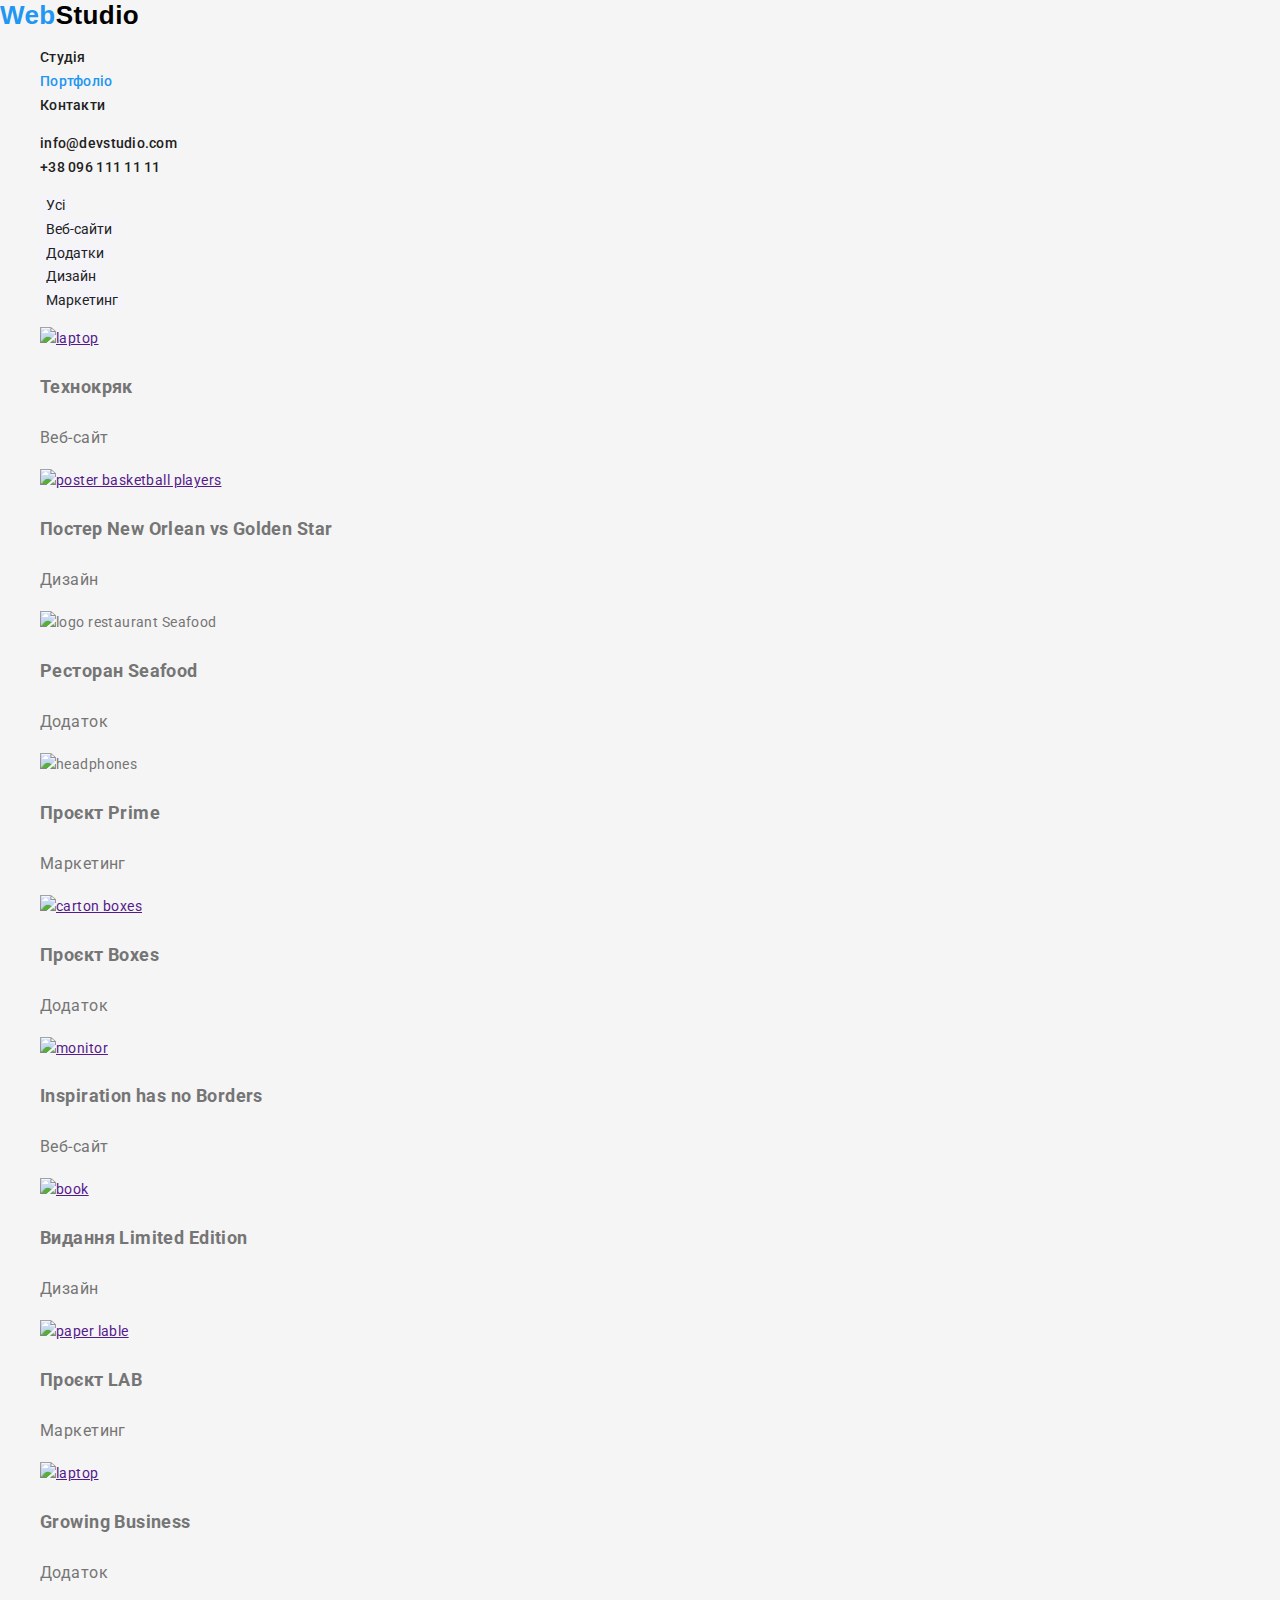
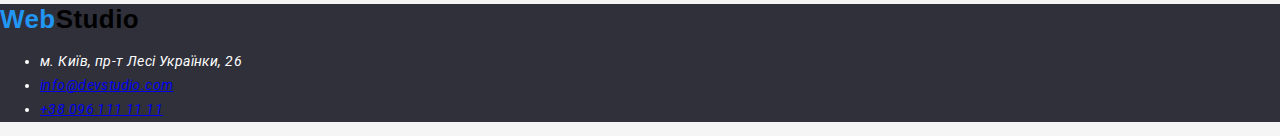
==== portfolio.html @ fcd7b36d "ще помилки" ====
<!DOCTYPE html>
<html lang="uk">
  <head>
    <meta charset="UTF-8" />
    <meta http-equiv="X-UA-Compatible" content="IE=edge" />
    <meta name="viewport" content="width=device-width, initial-scale=1.0" />
    <title>Portfolio</title>
    <link rel="preconnect" href="https://fonts.googleapis.com" />
    <link rel="preconnect" href="https://fonts.gstatic.com" crossorigin />
    <link
      href="https://fonts.googleapis.com/css2?family=Raleway:wght@700&family=Roboto:wght@400;500;700;900&display=swap"
      rel="stylesheet"
    />
    <link
      rel="stylesheet"
      href="https://cdnjs.cloudflare.com/ajax/libs/modern-normalize/1.1.0/modern-normalize.min.css"
    />
    <link rel="stylesheet" href="./css/styles.css" />
  </head>
  <body class="page">
    <div class="border-heder">
      <div class="container">
        <header class="page-header">
          <nav class="main-nav">
            <div class="logo-nav">
              <a href="./" class="logo"> <span class="web">Web</span>Studio </a>
            </div>

            <ul class="site-nav list">
              <li class="item">
                <a href="./index.html" class="link">Студія</a>
              </li>
              <li class="item">
                <a href="./portfolio.html" class="link current">Портфоліо</a>
              </li>
              <li class="item"><a href="" class="link">Контакти</a></li>
            </ul>
          </nav>

          <ul class="site-auth list">
            <li class="item">
              <a class="link" href="mailto:info@devstudio.com"
                >info@devstudio.com</a
              >
            </li>
            <li class="item">
              <a class="link" href="tel:+380961111111">+38 096 111 11 11</a>
            </li>
          </ul>
        </header>
      </div>
    </div>
    <main class="main-container">
      <div class="container">
        <section class="section no-padding">
          <h2 hidden="">Список посилань</h2>
          <ul class="list">
            <li class="item">
              <button type="button" class="button secondary">Усі</button>
            </li>
            <li class="item">
              <button type="button" class="button secondary">Веб-сайти</button>
            </li>
            <li class="item">
              <button type="button" class="button secondary">Додатки</button>
            </li>
            <li class="item">
              <button type="button" class="button secondary">Дизайн</button>
            </li>
            <li class="item">
              <button type="button" class="button secondary">Маркетинг</button>
            </li>
          </ul>
        </section>
        <section class="section-project">
          <ul class="projects-list">
            <li class="project-element">
              <a href="">
                <img src="./images/project1.jpg" alt="laptop" width="370" />
              </a>
              <h3 class="title">Технокряк</h3>
              <p class="text">Веб-сайт</p>
            </li>
            <li class="project-element">
              <a href="">
                <img
                  src="./images/project2.jpg"
                  alt="poster basketball players"
                  width="370"
                />
              </a>
              <h3 class="title">Постер New Orlean vs Golden Star</h3>
              <p class="text">Дизайн</p>
            </li>
            <li class="project-element">
              <a>
                <img
                  src="./images/project3.jpg"
                  alt="logo restaurant Seafood"
                  width="370"
                />
              </a>
              <h3 class="title">Ресторан Seafood</h3>
              <p class="text">Додаток</p>
            </li>
            <li class="project-element">
              <a>
                <img src="./images/project4.jpg" alt="headphones" width="370" />
              </a>
              <h3 class="title">Проєкт Prime</h3>
              <p class="text">Маркетинг</p>
            </li>
            <li class="project-element">
              <a href="">
                <img
                  src="./images/project5.jpg"
                  alt="carton boxes"
                  width="370"
                />
              </a>
              <h3 class="title">Проєкт Boxes</h3>
              <p class="text">Додаток</p>
            </li>
            <li class="project-element">
              <a href="">
                <img src="./images/project6.jpg" alt="monitor " width="370" />
              </a>
              <h3 class="title">Inspiration has no Borders</h3>
              <p class="text">Веб-сайт</p>
            </li>
            <li class="project-element">
              <a href="">
                <img src="./images/project7.jpg" alt="book" width="370" />
              </a>
              <h3 class="title">Видання Limited Edition</h3>
              <p class="text">Дизайн</p>
            </li>
            <li class="project-element">
              <a href="">
                <img
                  src="./images/project8.jpg"
                  alt="paper lable"
                  width="370"
                />
              </a>
              <h3 class="title">Проєкт LAB</h3>
              <p class="text">Маркетинг</p>
            </li>
            <li class="project-element">
              <a href="">
                <img src="./images/project9.jpg" alt="laptop" width="370" />
              </a>
              <h3 class="title">Growing Business</h3>
              <p class="text">Додаток</p>
            </li>
          </ul>
        </section>
      </div>
    </main>

    <footer>
      <div class="container">
        <a href="./" class="logo footer-logo">
          <span class="web">Web</span>Studio
        </a>
        <address>
          <ul>
            <li>м. Київ, пр-т Лесі Українки, 26</li>
            <li><a href="mailto:info@devstudio.com">info@devstudio.com</a></li>
            <li><a href="tel:+380961111111">+38 096 111 11 11</a></li>
          </ul>
        </address>
      </div>
    </footer>
  </body>
</html>
---- css/styles.css ----
:root {
    --primary-text-color:#757575;
    --title-text-color:#212121;
    --accent-color:#2196F3;
    --button-bg-color:#F5F4FA;
    --primary-wite-color:#ffffff; 
    --secondary-background-color: #2F303A;
    --primary-black-color: #000000;
    --primary-bg-color:#F5F5F5;
}

/* body */
.page {
    background-color:var(--primary-bg-color);
    color:var(--primary-text-color);
    font-family: 'Roboto', sans-serif;
    letter-spacing: 0.03em;
    font-weight: 400;
    font-size: 14px;
    line-height: 1.71;
}

.list,
.projects-list,
.feature-list,
.work-list,
.team-list {
    list-style: none;
}

.logo {
    color: var(--primary-black-color);
    font-family: 'releway', sans-serif;
    font-weight: 700;
    font-size: 26px;
    line-height: 1.19;
    text-decoration: none;
}
.logo .web {
    color: var(--accent-color);
}


.site-nav .link{
    color:var(--title-text-color);

    font-weight: 500;
    font-size: 14px;
    line-height: 1.14;
    text-decoration: none;
}
.site-nav .link.current {
    color: var(--accent-color);
}

.site-nav .link:hover,
.site-nav .link:focus {
    color:var(--accent-color);
}

.site-auth .link {
    color: var(--title-text-color);
    font-weight: 500;
    font-size: 14px;
    line-height: 1.14;
    text-decoration: none;
}

.site-auth .link:hover,
.site-auth .link:focus {
    color:var(--accent-color);
}
.link {
    letter-spacing: 0.02em;
}

/* Hero */
.hero {
    background-color: var(--secondary-background-color);
    
}
.hero .title {
    color: var(--primary-wite-color);
    letter-spacing: 0.06em;
    font-weight: 900;
    font-size: 44px;
    line-height: 1.36;
    text-align: center;
        text-transform: uppercase;
}
/* section */
.section .title {
    color:var(--title-text-color);
    
}
.section .name {
    font-weight: 500;
    font-size: 16px;
    line-height: 19px;
}

.feature-list .title {
    font-weight: 700;
    font-size: 14px;
    line-height: 1.14;
}

.section .work,
.section .team {
    font-weight: 700;
    font-size: 36px;
    line-height: 1.16;
    text-align: center;
}
.projects-list .title {
    font-weight: 700;
    font-size: 18px;
    line-height: 2;
}
.projects-list .text {
    font-weight: 400;
    font-size: 16px;
    line-height: 1.87;
}
.team-list .text {
    font-weight: 400;
        font-size: 16px;
        line-height: 1.18;
}
/* button */
 .button {
    color: var(--primary-text-color);
    background-color: var(--button-bg-color);
    border: none;
    cursor: pointer;
 }
 .button.primary {
    background-color: var(--accent-color);
    color: var(--primary-wite-color);
    font-weight: 700;
    font-size: 16px;
    line-height: 1.88;
    display: flex;
    align-items: center;
    text-align: center;
    letter-spacing: 0.06em;
 }
 .button.secondary {
    color: var(--title-text-color);
    background-color: var(--button-bg-color);
    
 }
 .button.secondary:hover, 
 .button.secondary:focus {
    color: var(--primary-wite-color);
    background-color: var(--accent-color);
 }
 /* Footer*/

 footer {
    background: var(--secondary-background-color);
 }
 address {
     color: var(--primary-wite-color);
 }

 address .info {
     color: rgba(255, 255, 255, 0.6);
 }
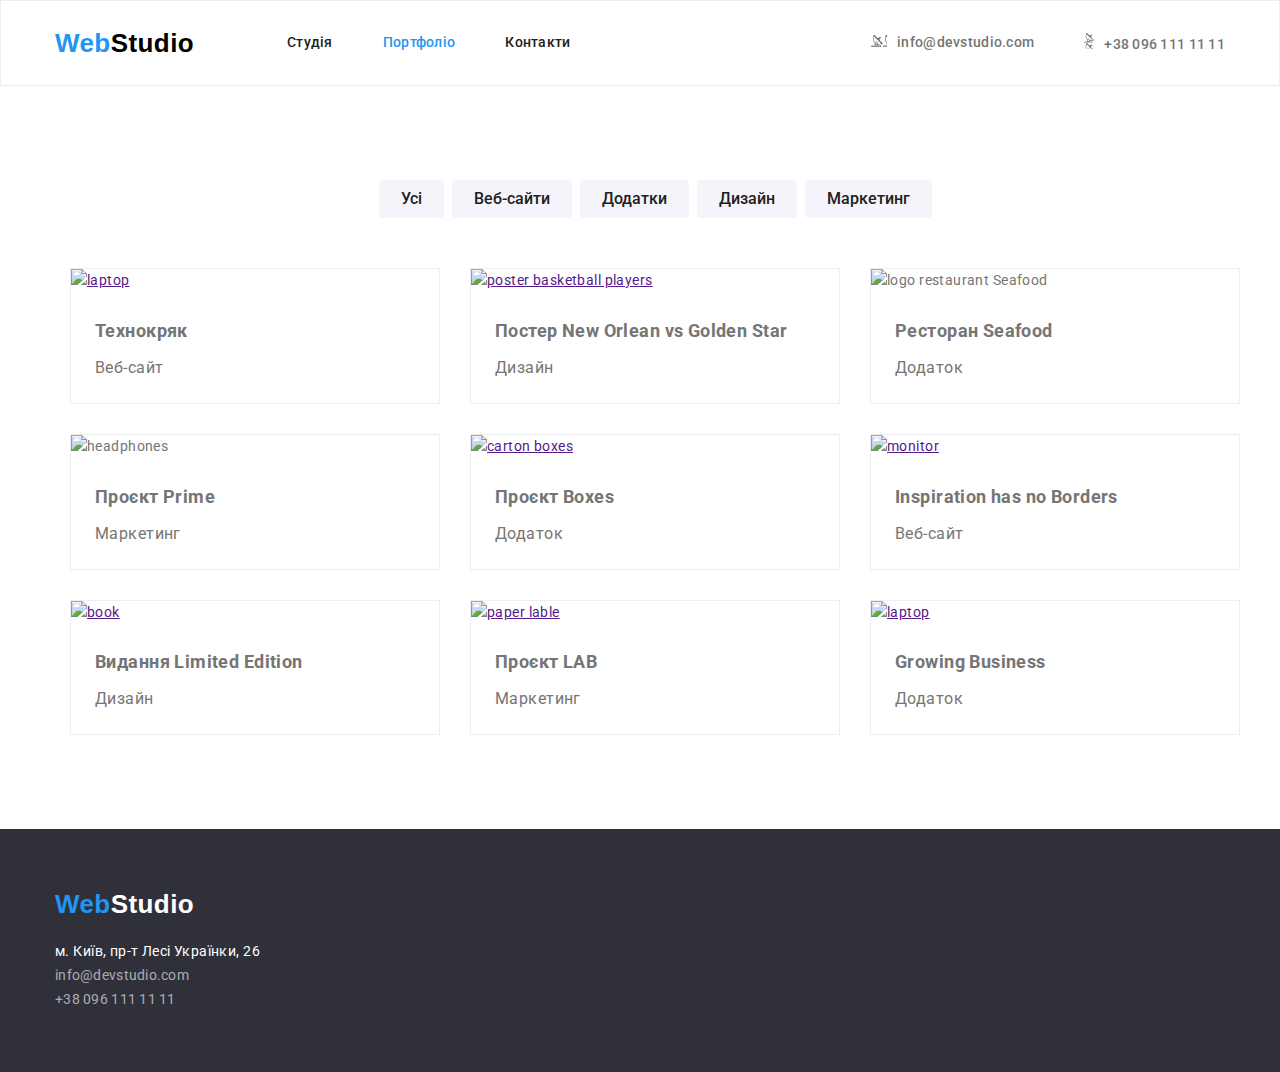
==== commit b3a1cc61: "додає іконки" ====
--- a/portfolio.html
+++ b/portfolio.html
@@ -39,47 +39,51 @@
 
           <ul class="site-auth list">
             <li class="item">
-              <a class="link" href="mailto:info@devstudio.com"
+              <a class="link envelope" href="mailto:info@devstudio.com"
                 >info@devstudio.com</a
               >
             </li>
             <li class="item">
-              <a class="link" href="tel:+380961111111">+38 096 111 11 11</a>
+              <a class="link smartphone" href="tel:+380961111111">+38 096 111 11 11</a>
             </li>
           </ul>
         </header>
       </div>
     </div>
+
     <main class="main-container">
-      <div class="container">
-        <section class="section no-padding">
-          <h2 hidden="">Список посилань</h2>
-          <ul class="list">
-            <li class="item">
-              <button type="button" class="button secondary">Усі</button>
-            </li>
-            <li class="item">
-              <button type="button" class="button secondary">Веб-сайти</button>
-            </li>
-            <li class="item">
-              <button type="button" class="button secondary">Додатки</button>
-            </li>
-            <li class="item">
-              <button type="button" class="button secondary">Дизайн</button>
-            </li>
-            <li class="item">
-              <button type="button" class="button secondary">Маркетинг</button>
-            </li>
-          </ul>
-        </section>
-        <section class="section-project">
+      <section class="section-project">
+        <div class="container">
+          <h1>Список посилань</h1>
+          <ul class="list btn-list">
+            <li class="item">
+              <button type="button" class="button">Усі</button>
+            </li>
+            <li class="item">
+              <button type="button" class="button">Веб-сайти</button>
+            </li>
+            <li class="item">
+              <button type="button" class="button">Додатки</button>
+            </li>
+            <li class="item">
+              <button type="button" class="button">Дизайн</button>
+            </li>
+            <li class="item">
+              <button type="button" class="button">Маркетинг</button>
+            </li>
+          </ul>
+          <!-- </section> -->
+
+          <!-- <div class="section-project"> -->
           <ul class="projects-list">
             <li class="project-element">
               <a href="">
                 <img src="./images/project1.jpg" alt="laptop" width="370" />
               </a>
-              <h3 class="title">Технокряк</h3>
-              <p class="text">Веб-сайт</p>
+              <div class="project-item">
+                <h2 class="title">Технокряк</h2>
+                <p class="text">Веб-сайт</p>
+              </div>
             </li>
             <li class="project-element">
               <a href="">
@@ -89,8 +93,10 @@
                   width="370"
                 />
               </a>
-              <h3 class="title">Постер New Orlean vs Golden Star</h3>
-              <p class="text">Дизайн</p>
+              <div class="project-item">
+                <h2 class="title">Постер New Orlean vs Golden Star</h2>
+                <p class="text">Дизайн</p>
+              </div>
             </li>
             <li class="project-element">
               <a>
@@ -100,15 +106,19 @@
                   width="370"
                 />
               </a>
-              <h3 class="title">Ресторан Seafood</h3>
-              <p class="text">Додаток</p>
+              <div class="project-item">
+                <h2 class="title">Ресторан Seafood</h2>
+                <p class="text">Додаток</p>
+              </div>
             </li>
             <li class="project-element">
               <a>
                 <img src="./images/project4.jpg" alt="headphones" width="370" />
               </a>
-              <h3 class="title">Проєкт Prime</h3>
-              <p class="text">Маркетинг</p>
+              <div class="project-item">
+                <h2 class="title">Проєкт Prime</h2>
+                <p class="text">Маркетинг</p>
+              </div>
             </li>
             <li class="project-element">
               <a href="">
@@ -118,22 +128,28 @@
                   width="370"
                 />
               </a>
-              <h3 class="title">Проєкт Boxes</h3>
-              <p class="text">Додаток</p>
+              <div class="project-item">
+                <h2 class="title">Проєкт Boxes</h2>
+                <p class="text">Додаток</p>
+              </div>
             </li>
             <li class="project-element">
               <a href="">
                 <img src="./images/project6.jpg" alt="monitor " width="370" />
               </a>
-              <h3 class="title">Inspiration has no Borders</h3>
-              <p class="text">Веб-сайт</p>
+              <div class="project-item">
+                <h2 class="title">Inspiration has no Borders</h2>
+                <p class="text">Веб-сайт</p>
+              </div>
             </li>
             <li class="project-element">
               <a href="">
                 <img src="./images/project7.jpg" alt="book" width="370" />
               </a>
-              <h3 class="title">Видання Limited Edition</h3>
-              <p class="text">Дизайн</p>
+              <div class="project-item">
+                <h2 class="title">Видання Limited Edition</h2>
+                <p class="text">Дизайн</p>
+              </div>
             </li>
             <li class="project-element">
               <a href="">
@@ -143,19 +159,24 @@
                   width="370"
                 />
               </a>
-              <h3 class="title">Проєкт LAB</h3>
-              <p class="text">Маркетинг</p>
+              <div class="project-item">
+                <h2 class="title">Проєкт LAB</h2>
+                <p class="text">Маркетинг</p>
+              </div>
             </li>
             <li class="project-element">
               <a href="">
                 <img src="./images/project9.jpg" alt="laptop" width="370" />
               </a>
-              <h3 class="title">Growing Business</h3>
-              <p class="text">Додаток</p>
-            </li>
-          </ul>
-        </section>
-      </div>
+              <div class="project-item">
+                <h2 class="title">Growing Business</h2>
+                <p class="text">Додаток</p>
+              </div>
+            </li>
+          </ul>
+          <!-- </div> -->
+        </div>
+      </section>
     </main>
 
     <footer>
@@ -164,10 +185,18 @@
           <span class="web">Web</span>Studio
         </a>
         <address>
-          <ul>
+          <ul class="footer-list">
             <li>м. Київ, пр-т Лесі Українки, 26</li>
-            <li><a href="mailto:info@devstudio.com">info@devstudio.com</a></li>
-            <li><a href="tel:+380961111111">+38 096 111 11 11</a></li>
+            <li>
+              <a href="mailto:info@devstudio.com" class="info link"
+                >info@devstudio.com</a
+              >
+            </li>
+            <li>
+              <a href="tel:+380961111111" class="info link"
+                >+38 096 111 11 11</a
+              >
+            </li>
           </ul>
         </address>
       </div>
--- a/css/styles.css
+++ b/css/styles.css
@@ -1,169 +1,478 @@
 :root {
-    --primary-text-color:#757575;
-    --title-text-color:#212121;
-    --accent-color:#2196F3;
-    --button-bg-color:#F5F4FA;
-    --primary-wite-color:#ffffff; 
-    --secondary-background-color: #2F303A;
-    --primary-black-color: #000000;
-    --primary-bg-color:#F5F5F5;
-}
-
-/* body */
+  --primary-text-color: #757575;
+  --title-text-color: #212121;
+  --accent-color: #2196f3;
+  --button-bg-color: #f5f4fa;
+  --primary-wite-color: #ffffff;
+  --secondary-background-color: #2f303a;
+  --primary-black-color: #000000;
+  --primary-bg-color: #f5f5f5;
+  --header-border-color: #ececec;
+}
+
+/* -----------------------body----------------------- */
+
 .page {
-    background-color:var(--primary-bg-color);
-    color:var(--primary-text-color);
-    font-family: 'Roboto', sans-serif;
-    letter-spacing: 0.03em;
-    font-weight: 400;
-    font-size: 14px;
-    line-height: 1.71;
+  background-color: var(--primary-wite-color);
+  color: var(--primary-text-color);
+  font-family: "Roboto", sans-serif;
+  letter-spacing: 0.03em;
+  font-weight: 400;
+  font-size: 14px;
+  line-height: 1.71;
 }
 
 .list,
 .projects-list,
 .feature-list,
 .work-list,
-.team-list {
-    list-style: none;
+.team-list,
+.footer-list,
+.clients-list {
+  padding: 0;
+  margin: 0;
+  list-style: none;
 }
 
 .logo {
-    color: var(--primary-black-color);
-    font-family: 'releway', sans-serif;
-    font-weight: 700;
-    font-size: 26px;
-    line-height: 1.19;
-    text-decoration: none;
-}
+  display: block;
+  color: var(--primary-black-color);
+  font-family: "Releway", sans-serif;
+  font-weight: 700;
+  font-size: 26px;
+  line-height: 1.19;
+  text-decoration: none;
+}
+
+.logo-nav {
+  margin-right: 93px;
+}
+
 .logo .web {
-    color: var(--accent-color);
-}
-
-
-.site-nav .link{
-    color:var(--title-text-color);
-
-    font-weight: 500;
-    font-size: 14px;
-    line-height: 1.14;
-    text-decoration: none;
-}
+  color: var(--accent-color);
+}
+
+.site-nav,
+.site-auth,
+.main-nav,
+.page-header {
+  display: flex;
+  align-items: center;
+}
+
+.border-heder {
+  border: 1px solid var(--header-border-color);
+}
+
+.site-nav .item + .item,
+.site-auth .item + .item {
+  margin-left: 50px;
+}
+
+.site-auth {
+  margin-left: auto;
+}
+
+.site-nav .link {
+  padding-top: 32px;
+  padding-bottom: 32px;
+  color: var(--title-text-color);
+  font-weight: 500;
+  font-size: 14px;
+  line-height: 1.14;
+  text-decoration: none;
+}
+
+.site-auth .link {
+  display: block;
+  padding-top: 32px;
+  padding-bottom: 32px;
+  color: var(--primary-text-color);
+  font-weight: 500;
+  font-size: 14px;
+  line-height: 1.14;
+  text-decoration: none;
+}
+.site-auth .envelope::before {
+  content: "";
+  display: inline-block;
+  margin-right: 10px;
+  width: 16px;
+  height: 12px;
+  background-image: url("../images/antenna.svg");
+  background-size: contain;
+}
+
+.site-auth .smartphone::before {
+  content: "";
+  display: inline-block;
+  margin-right: 10px;
+  width: 10px;
+  height: 16px;
+  background-image: url("../images/antenna.svg");
+  background-size: contain;
+}
+
 .site-nav .link.current {
-    color: var(--accent-color);
+  color: var(--accent-color);
 }
 
 .site-nav .link:hover,
-.site-nav .link:focus {
-    color:var(--accent-color);
-}
-
-.site-auth .link {
-    color: var(--title-text-color);
-    font-weight: 500;
-    font-size: 14px;
-    line-height: 1.14;
-    text-decoration: none;
-}
-
+.site-nav .link:focus,
 .site-auth .link:hover,
 .site-auth .link:focus {
-    color:var(--accent-color);
-}
+  color: var(--accent-color);
+}
+
 .link {
-    letter-spacing: 0.02em;
-}
-
-/* Hero */
+  letter-spacing: 0.02em;
+}
+
+.main-container {
+  padding-top: 94px;
+  padding-bottom: 94px;
+}
+
+.container {
+  margin-left: auto;
+  margin-right: auto;
+  width: 1200px;
+  padding-left: 15px;
+  padding-right: 15px;
+  /*outline: 2px solid tomato;*/
+}
+
+/*----------------------- Hero----------------------- */
+.container h1 {
+  display: none;
+}
+
 .hero {
-    background-color: var(--secondary-background-color);
-    
-}
+  max-width: 1600px;
+  height: 600px;
+  margin-left: auto;
+  margin-right: auto;
+  background-image: linear-gradient(to right,
+      rgba(47, 48, 58, 0.4),
+      rgba(47, 48, 58, 0.4)),
+    url("../images/heroimg.svg");
+  background-color: #C4C4C4;
+  text-align: center;
+  padding: 200px 0;
+}
+
 .hero .title {
-    color: var(--primary-wite-color);
-    letter-spacing: 0.06em;
-    font-weight: 900;
-    font-size: 44px;
-    line-height: 1.36;
-    text-align: center;
-        text-transform: uppercase;
-}
-/* section */
+  margin-top: 0;
+  color: var(--primary-wite-color);
+  letter-spacing: 0.06em;
+  font-weight: 900;
+  font-size: 44px;
+  line-height: 1.36;
+  text-align: center;
+  text-transform: uppercase;
+}
+
+/*----------------------- section----------------------- */
+
+.section {
+  padding-top: 94px;
+  padding-bottom: 94px;
+}
+
+.container .section {
+  width: 1200px;
+  padding-left: 15px;
+  padding-right: 15px;
+  margin-left: auto;
+  margin-right: auto;
+}
+
+.bgc {
+  background-color: var(--button-bg-color);
+}
+
+.section.no-padding {
+  padding-top: 94;
+  padding-bottom: 0;
+}
+
+.section-project {
+  /* padding-top: 50px; */
+  width: 1200px;
+  padding-left: 15px;
+  padding-right: 15px;
+  margin-left: auto;
+  margin-right: auto;
+}
+
 .section .title {
-    color:var(--title-text-color);
-    
-}
+  margin-top: 0;
+  margin-bottom: 10px;
+  color: var(--title-text-color);
+}
+
 .section .name {
-    font-weight: 500;
-    font-size: 16px;
-    line-height: 19px;
+  font-weight: 500;
+  font-size: 16px;
+  line-height: 1.18;
+  text-align: center;
 }
 
 .feature-list .title {
-    font-weight: 700;
-    font-size: 14px;
-    line-height: 1.14;
+  font-weight: 700;
+  font-size: 14px;
+  line-height: 1.14;
+}
+
+.feature-element:before {
+  display: block;
+  content: "";
+  height: 120px;
+  outline: 1px solid black;
+  margin-bottom: 30px;
+  background-size: 70px;
+  background-repeat: no-repeat;
+  background-position: center;
+  background-color: var(--button-bg-color);
+}
+.icon-antenna::before {
+  background-image: url(../images/antenna.svg);
+}
+.icon-clock::before {
+  background-image: url(../images/antenna.svg);
+ 
+}
+.icon-diagram::before {
+  background-image: url(../images/antenna.svg);
+  
+}
+.icon-astronaut::before {
+  background-image: url(../images/antenna.svg);
+}
+
+.work-list,
+.team-list,
+.projects-list {
+  display: flex;
+  flex-wrap: wrap;
+}
+
+.feature-list {
+  display: flex;
+}
+
+.container .btn-list {
+  display: flex;
+  justify-content: center;
+  padding: 0;
+  margin-bottom: 50px;
+  list-style: none;
+}
+
+.feature-list p {
+  margin-top: 0;
+  margin-bottom: 0px;
 }
 
 .section .work,
-.section .team {
-    font-weight: 700;
-    font-size: 36px;
-    line-height: 1.16;
-    text-align: center;
-}
+.section .team,
+.section .clients {
+  font-weight: 700;
+  font-size: 36px;
+  line-height: 1.16;
+  text-align: center;
+  margin-bottom: 50px;
+}
+
+.project-item {
+  padding-top: 20px;
+  padding-right: 24px;
+  padding-bottom: 20px;
+  padding-left: 24px;
+}
+
 .projects-list .title {
-    font-weight: 700;
-    font-size: 18px;
-    line-height: 2;
-}
+  margin-top: 0;
+  margin-bottom: 4px;
+  font-weight: 700;
+  font-size: 18px;
+  line-height: 2;
+}
+
 .projects-list .text {
-    font-weight: 400;
-    font-size: 16px;
-    line-height: 1.87;
-}
+  margin-top: 0;
+  margin-bottom: 0;
+  font-weight: 400;
+  font-size: 16px;
+  line-height: 1.87;
+}
+
 .team-list .text {
-    font-weight: 400;
-        font-size: 16px;
-        line-height: 1.18;
-}
-/* button */
- .button {
-    color: var(--primary-text-color);
-    background-color: var(--button-bg-color);
-    border: none;
-    cursor: pointer;
- }
- .button.primary {
-    background-color: var(--accent-color);
-    color: var(--primary-wite-color);
-    font-weight: 700;
-    font-size: 16px;
-    line-height: 1.88;
-    display: flex;
-    align-items: center;
-    text-align: center;
-    letter-spacing: 0.06em;
- }
- .button.secondary {
-    color: var(--title-text-color);
-    background-color: var(--button-bg-color);
-    
- }
- .button.secondary:hover, 
- .button.secondary:focus {
-    color: var(--primary-wite-color);
-    background-color: var(--accent-color);
- }
- /* Footer*/
-
- footer {
-    background: var(--secondary-background-color);
- }
- address {
-     color: var(--primary-wite-color);
- }
-
- address .info {
-     color: rgba(255, 255, 255, 0.6);
- }+  margin-top: 0;
+  margin-bottom: 0;
+  font-weight: 400;
+  font-size: 16px;
+  line-height: 1.18;
+  text-align: center;
+}
+
+.team-item {
+  padding: 30px;
+}
+
+.project-element {
+  width: 370px;
+  margin-right: 30px;
+  margin-bottom: 30px;
+  border: 1px solid #eeeeee;
+}
+
+.project-element:hover,
+.project-element:focus {
+  box-shadow: 0px 1px 1px rgba(0, 0, 0, 0.12), 0px 4px 4px rgba(0, 0, 0, 0.06), 1px 4px 6px rgba(0, 0, 0, 0.16);
+}
+
+.project-element:nth-child(3n) {
+  margin-right: 0;
+}
+
+.project-element:nth-last-child(-n + 3) {
+  margin-bottom: 0;
+}
+
+.work-element {
+  width: 370px;
+  margin-right: 30px;
+}
+
+.work-element:nth-child(3n) {
+  margin-right: 0;
+}
+
+.team-element {
+  width: 270px;
+  margin-right: 30px;
+  background: var(--primary-wite-color);
+  box-shadow: 0px 1px 3px rgba(0, 0, 0, 0.12), 0px 1px 1px rgba(0, 0, 0, 0.14),
+    0px 2px 1px rgba(0, 0, 0, 0.2);
+  border-radius: 0px 0px 4px 4px;
+}
+
+.team-element:nth-child(4n) {
+  margin-right: 0;
+}
+
+.feature-element {
+  width: 270px;
+  margin-right: 30px;
+}
+
+.feature-element:nth-child(4n) {
+  margin-right: 0;
+}
+
+/*----------------------- button----------------------- */
+
+.btn-list .item + .item {
+  margin-left: 8px;
+}
+
+.button {
+  font-family: inherit;
+  background-color: var(--button-bg-color);
+  border: none;
+  cursor: pointer;
+  border-radius: 4px;
+}
+
+.hero .button {
+  background-color: var(--accent-color);
+  color: var(--primary-wite-color);
+  font-weight: 700;
+  font-size: 16px;
+  line-height: 1.88;
+  align-items: center;
+  text-align: center;
+  letter-spacing: 0.06em;
+  padding: 10px 32px;
+}
+
+.hero .button:hover,
+.hero .button:focus {
+  background-color: #188ce8;
+}
+
+.list .button {
+  color: var(--title-text-color);
+  background-color: var(--button-bg-color);
+  padding: 6px 22px;
+  font-weight: 500;
+  font-size: 16px;
+  line-height: 1.62;
+}
+
+.list .button:hover,
+.list .button:focus {
+  color: var(--primary-wite-color);
+  background-color: var(--accent-color);
+  text-shadow: 0px 4px 4px rgba(0, 0, 0, 0.25);
+}
+
+/*----------------------- clients----------------------- */
+/* .title.clients {
+ color: #afb1b8;
+} */
+.btn-icon {
+width: 41px;
+height: 47px;
+}
+
+.btn-clients {
+  width: 170px;
+  height: 92px;
+  padding: 0 0;
+  border: 1px solid #AFB1B8;
+  border-radius: 4px;
+}
+
+.clients-list {
+  display: flex;
+  /* margin-top: 50px; */
+}
+.clients-list .item + .item {
+  margin-left: 30px;
+}
+
+
+/*----------------------- Footer-----------------------*/
+
+footer {
+  background: var(--secondary-background-color);
+  padding-top: 60px;
+  padding-bottom: 60px;
+}
+
+.footer-logo {
+  color: var(--primary-wite-color);
+  margin-bottom: 20px;
+}
+
+.footer-list .link {
+  color: var(--primary-text-color);
+  font-weight: 500;
+  font-size: 14px;
+  line-height: 1.14;
+  text-decoration: none;
+}
+
+address {
+  font-style: normal;
+  color: var(--primary-wite-color);
+}
+
+.footer-list .info {
+  color: rgba(255, 255, 255, 0.6);
+  font-weight: 400;
+  font-size: 14px;
+  line-height: 1.71;
+}
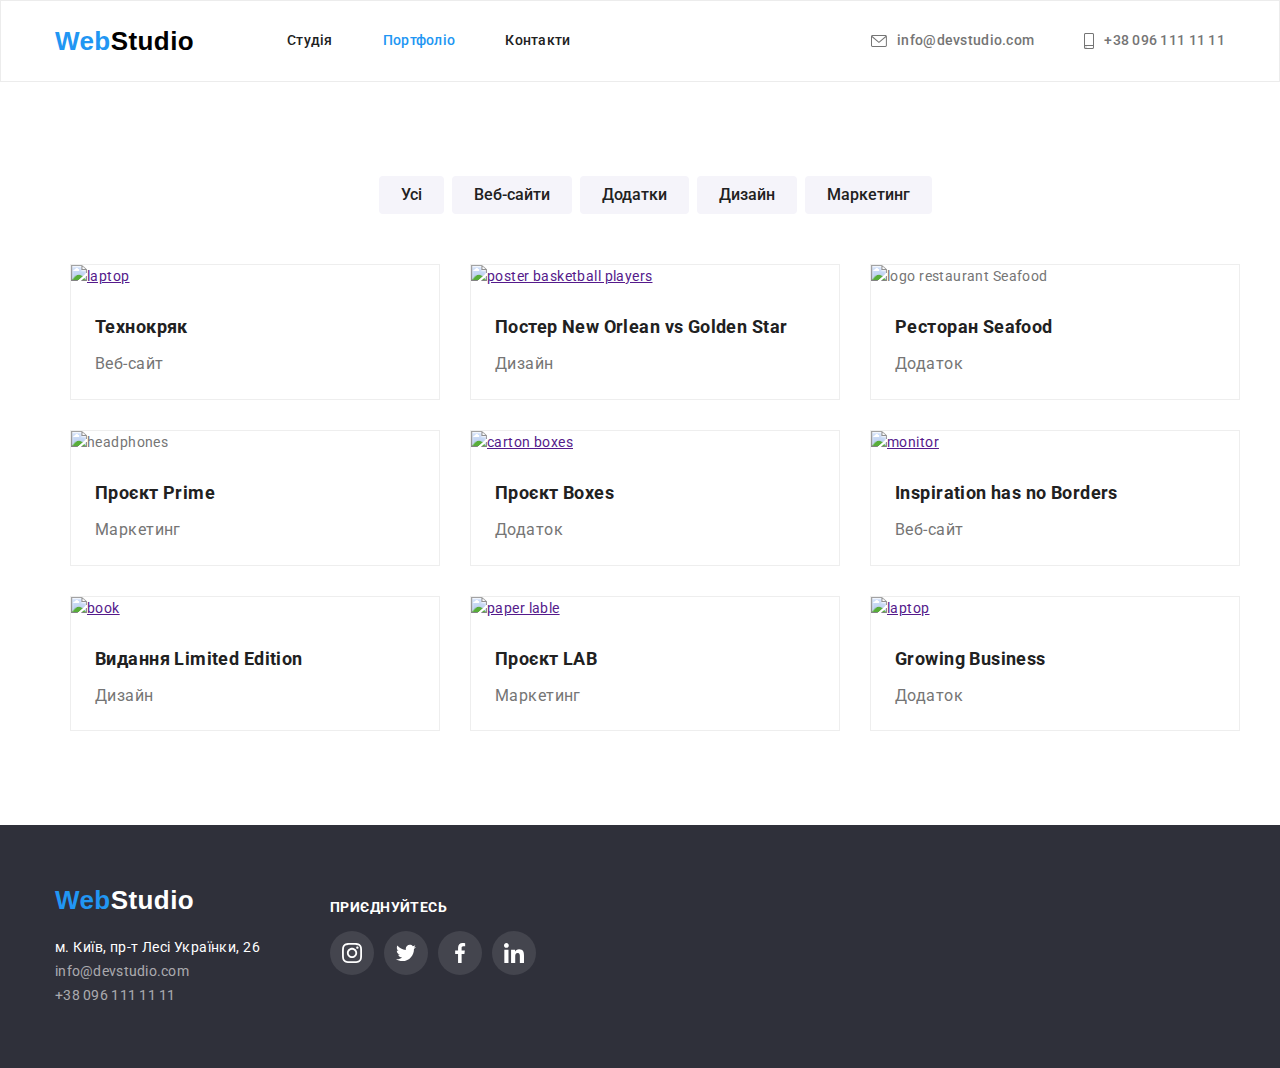
==== commit caa3af6d: "some add" ====
--- a/portfolio.html
+++ b/portfolio.html
@@ -36,15 +36,22 @@
               <li class="item"><a href="" class="link">Контакти</a></li>
             </ul>
           </nav>
-
           <ul class="site-auth list">
             <li class="item">
-              <a class="link envelope" href="mailto:info@devstudio.com"
-                >info@devstudio.com</a
+              <a class="link" href="mailto:info@devstudio.com"
+                ><svg class="icon-contacts" width="16" height="12">
+                  <use href="./images/icons.svg#envelope"></use>
+                </svg>
+                info@devstudio.com</a
               >
             </li>
             <li class="item">
-              <a class="link smartphone" href="tel:+380961111111">+38 096 111 11 11</a>
+              <a class="link" href="tel:+380961111111"
+                ><svg class="icon-contacts" width="10" height="16">
+                  <use href="./images/icons.svg#smartphone"></use>
+                </svg>
+                +38 096 111 11 11</a
+              >
             </li>
           </ul>
         </header>
@@ -78,7 +85,22 @@
           <ul class="projects-list">
             <li class="project-element">
               <a href="">
-                <img src="./images/project1.jpg" alt="laptop" width="370" />
+                <div class="project-overlay">
+                  <img
+                    src="./images/project1.jpg"
+                    alt="laptop"
+                    width="370"
+                    height="294"
+                  />
+                  <div class="overlay-text">
+                    <p>
+                      Ресурс пропонує комплексні пропозиції з різним рівнем
+                      функціоналу та сервісів. Все це дозволить відвідувачу
+                      отримати вичерпні відомості про компанію чи приватну
+                      особу.
+                    </p>
+                  </div>
+                </div>
               </a>
               <div class="project-item">
                 <h2 class="title">Технокряк</h2>
@@ -181,24 +203,63 @@
 
     <footer>
       <div class="container">
-        <a href="./" class="logo footer-logo">
-          <span class="web">Web</span>Studio
-        </a>
-        <address>
-          <ul class="footer-list">
-            <li>м. Київ, пр-т Лесі Українки, 26</li>
-            <li>
-              <a href="mailto:info@devstudio.com" class="info link"
-                >info@devstudio.com</a
-              >
-            </li>
-            <li>
-              <a href="tel:+380961111111" class="info link"
-                >+38 096 111 11 11</a
-              >
-            </li>
-          </ul>
-        </address>
+        <ul class="footer-section">
+          <li class="footer-item">
+            <a href="./" class="logo footer-logo">
+              <span class="web">Web</span>Studio
+            </a>
+            <address>
+              <ul class="footer-list">
+                <li>м. Київ, пр-т Лесі Українки, 26</li>
+                <li>
+                  <a href="mailto:info@devstudio.com" class="info link"
+                    >info@devstudio.com</a
+                  >
+                </li>
+                <li>
+                  <a href="tel:+380961111111" class="info link"
+                    >+38 096 111 11 11</a
+                  >
+                </li>
+              </ul>
+            </address>
+          </li>
+          <li class="footer-item">
+            <div class="footer-social">
+              <h3 class="footer-title">приєднуйтесь</h3>
+              <ul class="social-list list">
+                <li class="social-item item">
+                  <a href="" class="social-link footer-link">
+                    <svg class="social-icon">
+                      <use href="./images/icons.svg#instagram"></use>
+                    </svg>
+                  </a>
+                </li>
+                <li class="social-item item">
+                  <a href="" class="social-link footer-link">
+                    <svg class="social-icon">
+                      <use href="./images/icons.svg#twitter"></use>
+                    </svg>
+                  </a>
+                </li>
+                <li class="social-item item">
+                  <a href="" class="social-link footer-link">
+                    <svg class="social-icon">
+                      <use href="./images/icons.svg#facebook"></use>
+                    </svg>
+                  </a>
+                </li>
+                <li class="social-item item">
+                  <a href="" class="social-link footer-link">
+                    <svg class="social-icon">
+                      <use href="./images/icons.svg#linkedin"></use>
+                    </svg>
+                  </a>
+                </li>
+              </ul>
+            </div>
+          </li>
+        </ul>
       </div>
     </footer>
   </body>
--- a/css/styles.css
+++ b/css/styles.css
@@ -28,7 +28,8 @@
 .work-list,
 .team-list,
 .footer-list,
-.clients-list {
+.clients-list,
+.footer-section {
   padding: 0;
   margin: 0;
   list-style: none;
@@ -92,25 +93,18 @@
   font-size: 14px;
   line-height: 1.14;
   text-decoration: none;
-}
-.site-auth .envelope::before {
-  content: "";
-  display: inline-block;
+  display: flex;
+  flex-direction: row;
+  align-items: center;
+}
+
+.icon-contacts {
   margin-right: 10px;
-  width: 16px;
-  height: 12px;
-  background-image: url("../images/antenna.svg");
-  background-size: contain;
-}
-
-.site-auth .smartphone::before {
-  content: "";
-  display: inline-block;
-  margin-right: 10px;
-  width: 10px;
-  height: 16px;
-  background-image: url("../images/antenna.svg");
-  background-size: contain;
+  fill: var(--primary-text-color);
+}
+
+.site-auth .link:hover .icon-contacts {
+  fill: var(--accent-color);
 }
 
 .site-nav .link.current {
@@ -139,7 +133,6 @@
   width: 1200px;
   padding-left: 15px;
   padding-right: 15px;
-  /*outline: 2px solid tomato;*/
 }
 
 /*----------------------- Hero----------------------- */
@@ -152,11 +145,13 @@
   height: 600px;
   margin-left: auto;
   margin-right: auto;
-  background-image: linear-gradient(to right,
+  background-image: linear-gradient(
+      to right,
       rgba(47, 48, 58, 0.4),
-      rgba(47, 48, 58, 0.4)),
+      rgba(47, 48, 58, 0.4)
+    ),
     url("../images/heroimg.svg");
-  background-color: #C4C4C4;
+  background-color: #c4c4c4;
   text-align: center;
   padding: 200px 0;
 }
@@ -197,7 +192,6 @@
 }
 
 .section-project {
-  /* padding-top: 50px; */
   width: 1200px;
   padding-left: 15px;
   padding-right: 15px;
@@ -224,30 +218,19 @@
   line-height: 1.14;
 }
 
-.feature-element:before {
-  display: block;
-  content: "";
+.feature-bgd {
+  display: flex;
+  align-items: center;
+  justify-content: center;
   height: 120px;
-  outline: 1px solid black;
-  margin-bottom: 30px;
-  background-size: 70px;
-  background-repeat: no-repeat;
-  background-position: center;
+  width: 270px;
+  margin-bottom: 30px;  
   background-color: var(--button-bg-color);
 }
-.icon-antenna::before {
-  background-image: url(../images/antenna.svg);
-}
-.icon-clock::before {
-  background-image: url(../images/antenna.svg);
- 
-}
-.icon-diagram::before {
-  background-image: url(../images/antenna.svg);
+.icon-feature {
+  height: 70px;
+  width: 70px;
   
-}
-.icon-astronaut::before {
-  background-image: url(../images/antenna.svg);
 }
 
 .work-list,
@@ -297,6 +280,7 @@
   font-weight: 700;
   font-size: 18px;
   line-height: 2;
+  color: var(--title-text-color);
 }
 
 .projects-list .text {
@@ -321,15 +305,48 @@
 }
 
 .project-element {
-  width: 370px;
+    width: 370px;
   margin-right: 30px;
   margin-bottom: 30px;
   border: 1px solid #eeeeee;
+  cursor: pointer;
+}
+
+.project-overlay {
+  position: relative;
+}
+
+.overlay-text {
+position: absolute;
+bottom: 0;
+transform: translate(-500);
+transition-duration: 250ms;
+padding: 63px 24px;
+width: 100%;
+height: 100%;
+background-color: rgba(33, 150, 243, 0.9);
+font-weight: 400;
+font-size: 18px;
+line-height: 1.56;
+letter-spacing: 0.03em;
+color: #FFFFFF;
+opacity: 0;
+
+}
+
+.overlay-text p {
+  margin: 0;
+}
+
+.project-element:hover .overlay-text {
+  opacity: 1;
+  transform: translate(0);
 }
 
 .project-element:hover,
 .project-element:focus {
-  box-shadow: 0px 1px 1px rgba(0, 0, 0, 0.12), 0px 4px 4px rgba(0, 0, 0, 0.06), 1px 4px 6px rgba(0, 0, 0, 0.16);
+  box-shadow: 0px 1px 1px rgba(0, 0, 0, 0.12), 0px 4px 4px rgba(0, 0, 0, 0.06),
+    1px 4px 6px rgba(0, 0, 0, 0.16);
 }
 
 .project-element:nth-child(3n) {
@@ -341,8 +358,31 @@
 }
 
 .work-element {
+  position: relative;
   width: 370px;
+  height: 294px;
   margin-right: 30px;
+}
+
+.work-text {
+  position: absolute;
+  bottom: 0;
+  width: 370px;
+  height: 70px;
+  background-color: rgba(47, 48, 58, 0.8);
+}
+
+.work-list .title {
+  margin: 0;
+  padding-top: 27px;
+  font-weight: 700;
+  font-size: 14px;
+  line-height: 1.14;
+  text-align: center;
+  letter-spacing: 0.03em;
+  text-transform: uppercase;
+
+  color: var(--primary-wite-color);
 }
 
 .work-element:nth-child(3n) {
@@ -417,32 +457,124 @@
   background-color: var(--accent-color);
   text-shadow: 0px 4px 4px rgba(0, 0, 0, 0.25);
 }
-
+/*----------------------- social----------------------- */
+
+.social-icon {
+  width: 20px;
+  height: 20px;
+  fill: currentColor;
+}
+
+.social-link {
+  display: flex;
+  align-items: center;
+  justify-content: center;
+  background-color: var(--primary-wite-color);
+  width: 44px;
+  height: 44px;
+  border: none;
+  padding: 0;
+  color: #afb1b8;
+}
+.social-list .item + .item {
+  margin-left: 10px;
+}
+.social-link:hover,
+.social-link:focus {
+  background-color: #2196f3;
+  border-radius: 50%;
+  cursor: pointer;
+}
+.social-link:hover .social-icon,
+.social-link:focus .social-icon {
+  fill: var(--primary-wite-color);
+}
+
+.social-list {
+  margin-top: 16px;
+}
 /*----------------------- clients----------------------- */
-/* .title.clients {
- color: #afb1b8;
-} */
+
 .btn-icon {
-width: 41px;
-height: 47px;
+  width: 106px;
+  height: 60px;
+  fill: #afb1b8;
+}
+
+.btn-clients:hover .btn-icon,
+.btn-clients:focus .btn-icon{
+  fill: #2196f3;
+}
+
+.btn-clients:hover,
+.btn-clients:focus{
+  border-color: #2196f3;
 }
 
 .btn-clients {
+  display: flex;
+  align-items: center;
+  justify-content: center;
   width: 170px;
   height: 92px;
-  padding: 0 0;
-  border: 1px solid #AFB1B8;
+  border: 1px solid #afb1b8;
   border-radius: 4px;
-}
-
-.clients-list {
-  display: flex;
-  /* margin-top: 50px; */
-}
+  cursor: pointer;
+}
+
+.clients-list,
+.social-list {
+  display: flex;
+  justify-content: center;
+}
+
 .clients-list .item + .item {
   margin-left: 30px;
 }
 
+/*----------------------- MODAL-----------------------*/
+
+.backdrop {
+  position: fixed;
+  top: 0;
+  left: 0;
+  content: "";
+  width: 100%;
+  height: 100%;
+  background-color: rgba(0, 0, 0, 0.2);
+  
+}
+
+.backdrop.is-hidden {
+  opacity: 0;
+  pointer-events: none;
+}
+
+.modal {
+  position: absolute;
+  top: 50%;
+  left: 50%;
+  transform: translate(-50%, -50%);
+  min-width: 528px;
+  min-height: 581px;
+  border-radius: 4px;
+  background-color: var(--primary-wite-color);
+}
+
+.modal-close {
+  position: absolute;
+  top: 8px;
+  right: 8px;
+  cursor: pointer;
+
+  display: flex;
+  align-items: center;
+  justify-content: center;
+  border: none;
+  background-color: var(--primary-wite-color);
+  padding: 0;
+  color: rgba(0, 0, 0, 0.1);
+}
 
 /*----------------------- Footer-----------------------*/
 
@@ -476,3 +608,27 @@
   font-size: 14px;
   line-height: 1.71;
 }
+
+.footer-social {
+  margin-top: 12px;
+  margin-left: 70px;
+}
+
+.footer-title {
+  font-weight: 700;
+  font-size: 14px;
+  line-height: 16px;
+  letter-spacing: 1.14;
+  text-transform: uppercase;
+  color: var(--primary-wite-color);
+}
+
+.footer-link {
+  background-color: rgba(255, 255, 255, 0.1);
+  border-radius: 50%;
+  color: var(--primary-wite-color);
+}
+
+.footer-section {
+  display: flex;
+}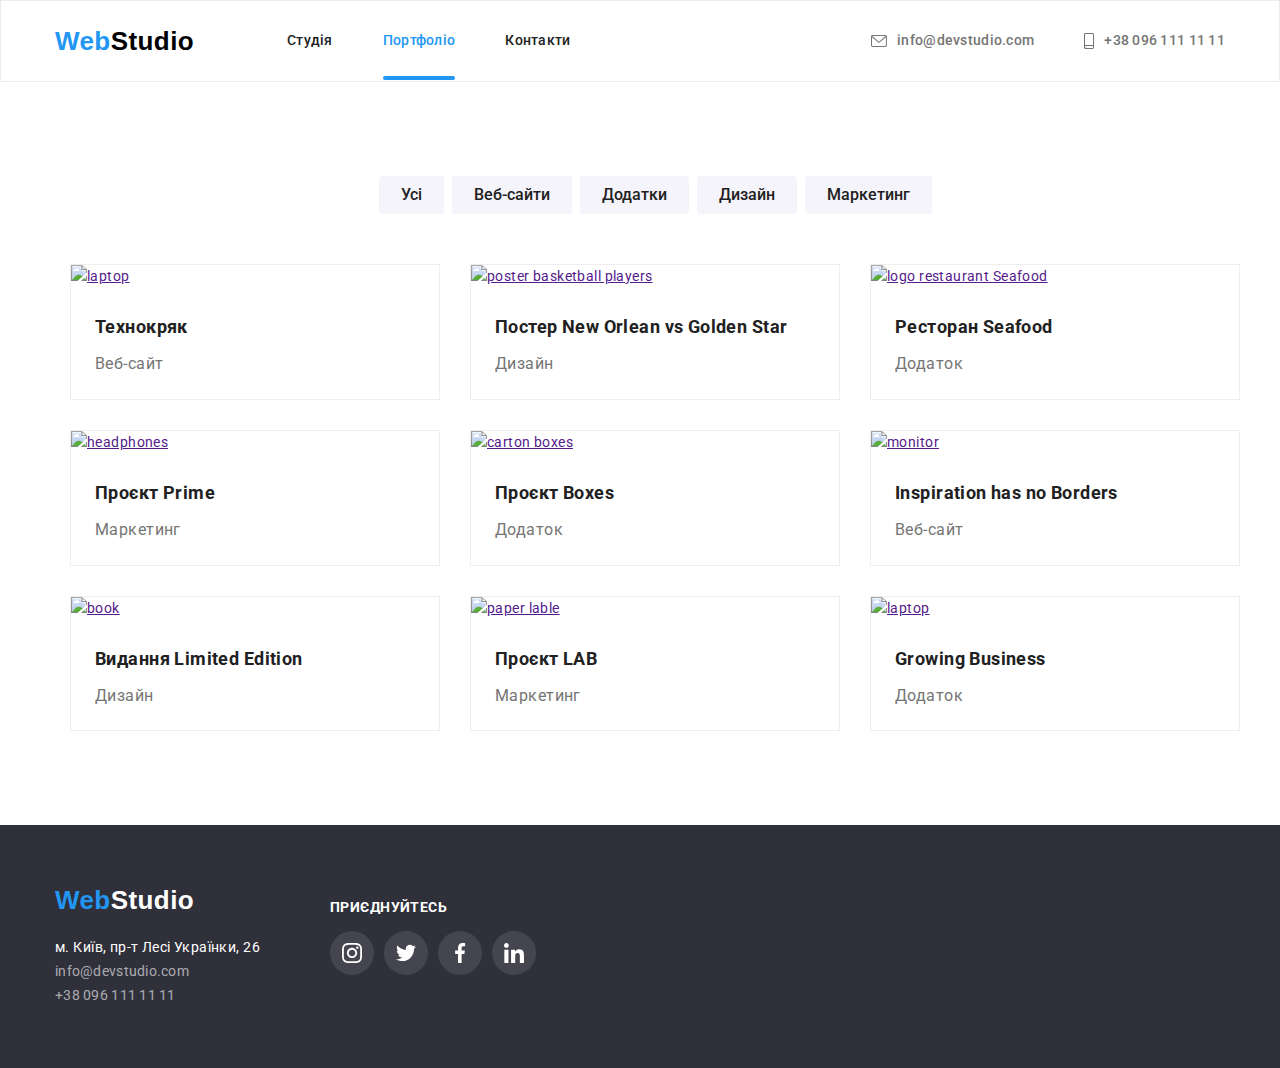
==== commit 23b38a07: "виконує ДЗ5" ====
--- a/portfolio.html
+++ b/portfolio.html
@@ -109,11 +109,21 @@
             </li>
             <li class="project-element">
               <a href="">
-                <img
-                  src="./images/project2.jpg"
-                  alt="poster basketball players"
-                  width="370"
-                />
+                <div class="project-overlay">
+                  <img
+                    src="./images/project2.jpg"
+                    alt="poster basketball players"
+                    width="370"
+                  />
+                  <div class="overlay-text">
+                    <p>
+                      Ресурс пропонує комплексні пропозиції з різним рівнем
+                      функціоналу та сервісів. Все це дозволить відвідувачу
+                      отримати вичерпні відомості про компанію чи приватну
+                      особу.
+                    </p>
+                  </div>
+                </div>
               </a>
               <div class="project-item">
                 <h2 class="title">Постер New Orlean vs Golden Star</h2>
@@ -121,12 +131,22 @@
               </div>
             </li>
             <li class="project-element">
-              <a>
-                <img
-                  src="./images/project3.jpg"
-                  alt="logo restaurant Seafood"
-                  width="370"
-                />
+              <a href="">
+                <div class="project-overlay">
+                  <img
+                    src="./images/project3.jpg"
+                    alt="logo restaurant Seafood"
+                    width="370"
+                  />
+                  <div class="overlay-text">
+                    <p>
+                      Ресурс пропонує комплексні пропозиції з різним рівнем
+                      функціоналу та сервісів. Все це дозволить відвідувачу
+                      отримати вичерпні відомості про компанію чи приватну
+                      особу.
+                    </p>
+                  </div>
+                </div>
               </a>
               <div class="project-item">
                 <h2 class="title">Ресторан Seafood</h2>
@@ -134,8 +154,22 @@
               </div>
             </li>
             <li class="project-element">
-              <a>
-                <img src="./images/project4.jpg" alt="headphones" width="370" />
+              <a href="">
+                <div class="project-overlay">
+                  <img
+                    src="./images/project4.jpg"
+                    alt="headphones"
+                    width="370"
+                  />
+                  <div class="overlay-text">
+                    <p>
+                      Ресурс пропонує комплексні пропозиції з різним рівнем
+                      функціоналу та сервісів. Все це дозволить відвідувачу
+                      отримати вичерпні відомості про компанію чи приватну
+                      особу.
+                    </p>
+                  </div>
+                </div>
               </a>
               <div class="project-item">
                 <h2 class="title">Проєкт Prime</h2>
@@ -144,11 +178,21 @@
             </li>
             <li class="project-element">
               <a href="">
-                <img
-                  src="./images/project5.jpg"
-                  alt="carton boxes"
-                  width="370"
-                />
+                <div class="project-overlay">
+                  <img
+                    src="./images/project5.jpg"
+                    alt="carton boxes"
+                    width="370"
+                  />
+                  <div class="overlay-text">
+                    <p>
+                      Ресурс пропонує комплексні пропозиції з різним рівнем
+                      функціоналу та сервісів. Все це дозволить відвідувачу
+                      отримати вичерпні відомості про компанію чи приватну
+                      особу.
+                    </p>
+                  </div>
+                </div>
               </a>
               <div class="project-item">
                 <h2 class="title">Проєкт Boxes</h2>
@@ -157,7 +201,17 @@
             </li>
             <li class="project-element">
               <a href="">
-                <img src="./images/project6.jpg" alt="monitor " width="370" />
+                <div class="project-overlay">
+                  <img src="./images/project6.jpg" alt="monitor " width="370" />
+                  <div class="overlay-text">
+                    <p>
+                      Ресурс пропонує комплексні пропозиції з різним рівнем
+                      функціоналу та сервісів. Все це дозволить відвідувачу
+                      отримати вичерпні відомості про компанію чи приватну
+                      особу.
+                    </p>
+                  </div>
+                </div>
               </a>
               <div class="project-item">
                 <h2 class="title">Inspiration has no Borders</h2>
@@ -166,7 +220,17 @@
             </li>
             <li class="project-element">
               <a href="">
-                <img src="./images/project7.jpg" alt="book" width="370" />
+                <div class="project-overlay">
+                  <img src="./images/project7.jpg" alt="book" width="370" />
+                  <div class="overlay-text">
+                    <p>
+                      Ресурс пропонує комплексні пропозиції з різним рівнем
+                      функціоналу та сервісів. Все це дозволить відвідувачу
+                      отримати вичерпні відомості про компанію чи приватну
+                      особу.
+                    </p>
+                  </div>
+                </div>
               </a>
               <div class="project-item">
                 <h2 class="title">Видання Limited Edition</h2>
@@ -175,11 +239,21 @@
             </li>
             <li class="project-element">
               <a href="">
-                <img
-                  src="./images/project8.jpg"
-                  alt="paper lable"
-                  width="370"
-                />
+                <div class="project-overlay">
+                  <img
+                    src="./images/project8.jpg"
+                    alt="paper lable"
+                    width="370"
+                  />
+                  <div class="overlay-text">
+                    <p>
+                      Ресурс пропонує комплексні пропозиції з різним рівнем
+                      функціоналу та сервісів. Все це дозволить відвідувачу
+                      отримати вичерпні відомості про компанію чи приватну
+                      особу.
+                    </p>
+                  </div>
+                </div>
               </a>
               <div class="project-item">
                 <h2 class="title">Проєкт LAB</h2>
@@ -188,7 +262,17 @@
             </li>
             <li class="project-element">
               <a href="">
-                <img src="./images/project9.jpg" alt="laptop" width="370" />
+                <div class="project-overlay">
+                  <img src="./images/project9.jpg" alt="laptop" width="370" />
+                  <div class="overlay-text">
+                    <p>
+                      Ресурс пропонує комплексні пропозиції з різним рівнем
+                      функціоналу та сервісів. Все це дозволить відвідувачу
+                      отримати вичерпні відомості про компанію чи приватну
+                      особу.
+                    </p>
+                  </div>
+                </div>
               </a>
               <div class="project-item">
                 <h2 class="title">Growing Business</h2>
--- a/css/styles.css
+++ b/css/styles.css
@@ -82,6 +82,7 @@
   font-size: 14px;
   line-height: 1.14;
   text-decoration: none;
+  transition: color 250ms cubic-bezier(0.4, 0, 0.2, 1);
 }
 
 .site-auth .link {
@@ -96,11 +97,13 @@
   display: flex;
   flex-direction: row;
   align-items: center;
+  transition: color 250ms cubic-bezier(0.4, 0, 0.2, 1);
 }
 
 .icon-contacts {
   margin-right: 10px;
   fill: var(--primary-text-color);
+  transition: fill 250ms cubic-bezier(0.4, 0, 0.2, 1);
 }
 
 .site-auth .link:hover .icon-contacts {
@@ -109,6 +112,23 @@
 
 .site-nav .link.current {
   color: var(--accent-color);
+}
+
+.link.current {
+  position: relative;
+  }
+
+.link.current::after {
+  content: "";
+
+  position: absolute;
+  bottom: 0;
+
+  display: block;
+  width: 100%;
+  height: 4px;
+  background-color: var(--accent-color);
+  border-radius: 2px;
 }
 
 .site-nav .link:hover,
@@ -224,13 +244,12 @@
   justify-content: center;
   height: 120px;
   width: 270px;
-  margin-bottom: 30px;  
+  margin-bottom: 30px;
   background-color: var(--button-bg-color);
 }
 .icon-feature {
   height: 70px;
   width: 70px;
-  
 }
 
 .work-list,
@@ -305,33 +324,34 @@
 }
 
 .project-element {
-    width: 370px;
+  width: 370px;
   margin-right: 30px;
   margin-bottom: 30px;
   border: 1px solid #eeeeee;
   cursor: pointer;
+  transition: box-shadow 250ms cubic-bezier(0.4, 0, 0.2, 1);
 }
 
 .project-overlay {
   position: relative;
+  overflow: hidden;
 }
 
 .overlay-text {
-position: absolute;
-bottom: 0;
-transform: translate(-500);
-transition-duration: 250ms;
-padding: 63px 24px;
-width: 100%;
-height: 100%;
-background-color: rgba(33, 150, 243, 0.9);
-font-weight: 400;
-font-size: 18px;
-line-height: 1.56;
-letter-spacing: 0.03em;
-color: #FFFFFF;
-opacity: 0;
-
+  position: absolute;
+  bottom: 0;
+  transform: translateY(100%);
+  transition: transform 250ms cubic-bezier(0.4, 0, 0.2, 1);
+  padding: 63px 24px;
+  /* width: 100%; */
+  height: 100%;
+  background-color: rgba(33, 150, 243, 0.9);
+  font-weight: 400;
+  font-size: 18px;
+  line-height: 1.56;
+  letter-spacing: 0.03em;
+  color: #ffffff;
+  opacity: 0;
 }
 
 .overlay-text p {
@@ -435,6 +455,7 @@
   text-align: center;
   letter-spacing: 0.06em;
   padding: 10px 32px;
+  transition: background-color 250ms cubic-bezier(0.4, 0, 0.2, 1);
 }
 
 .hero .button:hover,
@@ -449,6 +470,9 @@
   font-weight: 500;
   font-size: 16px;
   line-height: 1.62;
+  transition: color 250ms cubic-bezier(0.4, 0, 0.2, 1),
+    background-color 250ms cubic-bezier(0.4, 0, 0.2, 1),
+    text-shadow 250ms cubic-bezier(0.4, 0, 0.2, 1);
 }
 
 .list .button:hover,
@@ -463,6 +487,7 @@
   width: 20px;
   height: 20px;
   fill: currentColor;
+  transition: fill 250ms cubic-bezier(0.4, 0, 0.2, 1);
 }
 
 .social-link {
@@ -475,6 +500,8 @@
   border: none;
   padding: 0;
   color: #afb1b8;
+  transition: background-color 250ms cubic-bezier(0.4, 0, 0.2, 1),
+    border-radius 250ms cubic-bezier(0.4, 0, 0.2, 1);
 }
 .social-list .item + .item {
   margin-left: 10px;
@@ -499,15 +526,16 @@
   width: 106px;
   height: 60px;
   fill: #afb1b8;
+  transition: fill 250ms cubic-bezier(0.4, 0, 0.2, 1);
 }
 
 .btn-clients:hover .btn-icon,
-.btn-clients:focus .btn-icon{
+.btn-clients:focus .btn-icon {
   fill: #2196f3;
 }
 
 .btn-clients:hover,
-.btn-clients:focus{
+.btn-clients:focus {
   border-color: #2196f3;
 }
 
@@ -520,6 +548,7 @@
   border: 1px solid #afb1b8;
   border-radius: 4px;
   cursor: pointer;
+  transition: border-color 250ms cubic-bezier(0.4, 0, 0.2, 1);
 }
 
 .clients-list,
@@ -542,12 +571,17 @@
   width: 100%;
   height: 100%;
   background-color: rgba(0, 0, 0, 0.2);
-  
+  transition: opacity 250ms linear, visibility 250ms linear;
 }
 
 .backdrop.is-hidden {
   opacity: 0;
+  visibility: hidden;
   pointer-events: none;
+}
+
+.backdrop.is-hidden .modal {
+  transform: translate(-50%, -50%) scaleY(0);
 }
 
 .modal {
@@ -559,6 +593,8 @@
   min-height: 581px;
   border-radius: 4px;
   background-color: var(--primary-wite-color);
+  transform: translate(-50%, -50%) scaleY(1);
+  transition: transform 250ms linear;
 }
 
 .modal-close {
@@ -631,4 +667,4 @@
 
 .footer-section {
   display: flex;
-}+}
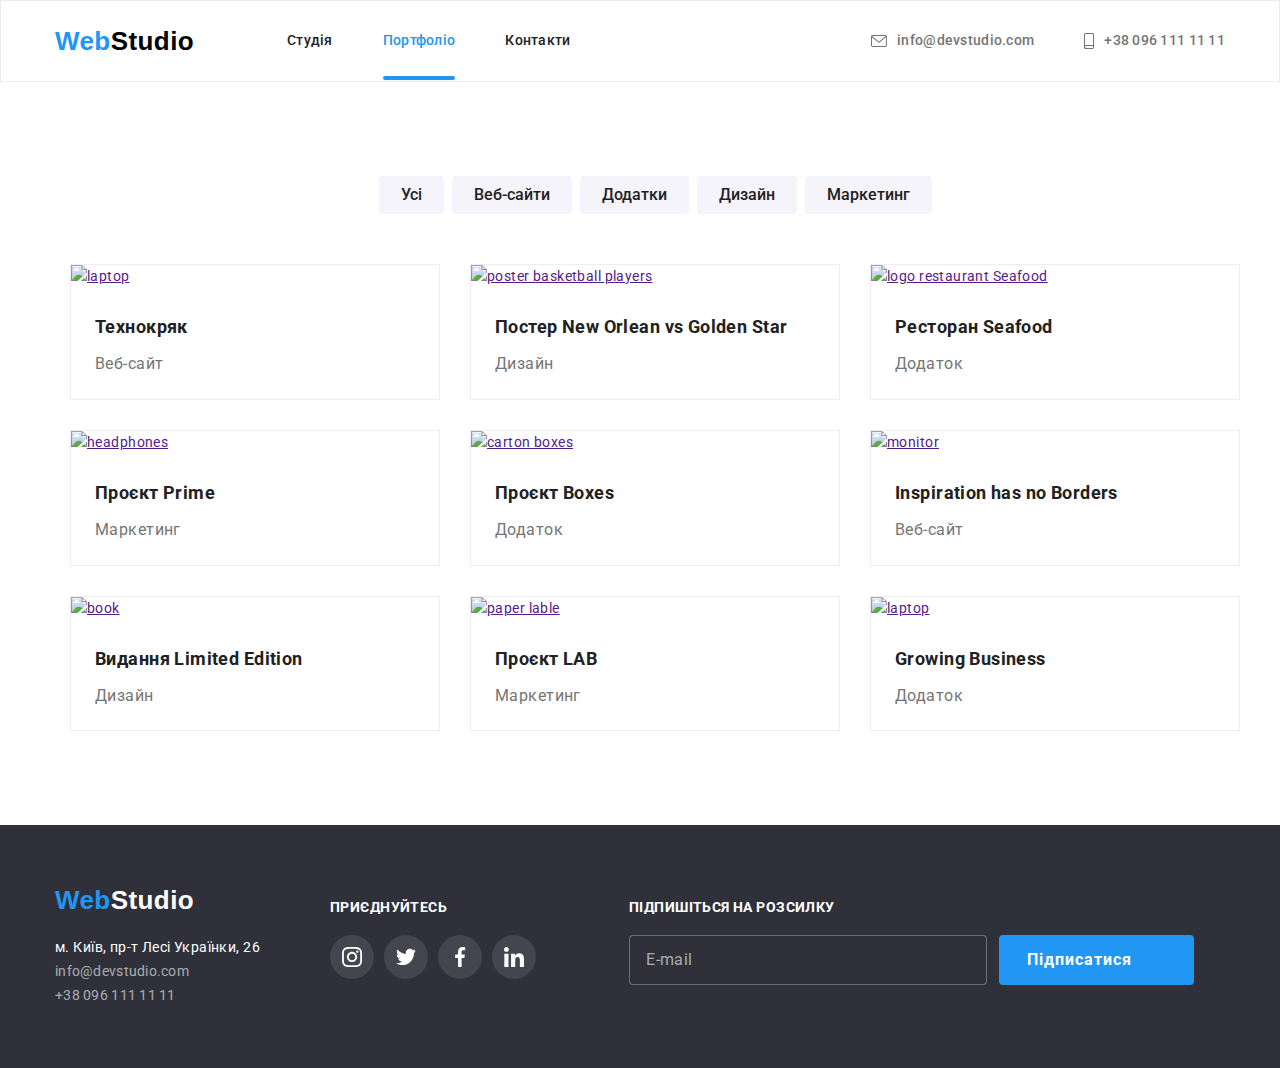
==== commit 9a4433ae: "add scss" ====
--- a/portfolio.html
+++ b/portfolio.html
@@ -15,7 +15,7 @@
       rel="stylesheet"
       href="https://cdnjs.cloudflare.com/ajax/libs/modern-normalize/1.1.0/modern-normalize.min.css"
     />
-    <link rel="stylesheet" href="./css/styles.css" />
+    <link rel="stylesheet" href="./css/main.min.css" />
   </head>
   <body class="page">
     <div class="border-heder">
@@ -343,6 +343,26 @@
               </ul>
             </div>
           </li>
+          <li class="footer-item">
+            <div class="footer-form">
+              <p class="footer-title">Підпишіться на розсилку</p>
+              <form class="footer-field">
+                <label for="footer-input"></label>
+                <input
+                  class="footer-input"
+                  type="email"
+                  placeholder="E-mail"
+                  id="footer-input"
+                />
+                <button type="submit" class="button">
+                  Підписатися
+                  <svg class="icon-footer" width="24" height="24">
+                    <use href="./images/icons.svg#iconsend"></use>
+                  </svg>
+                </button>
+              </form>
+            </div>
+          </li>
         </ul>
       </div>
     </footer>
--- a/css/main.min.css
+++ b/css/main.min.css
@@ -0,0 +1 @@
+:root{--primary-text-color: #757575;--title-text-color: #212121;--accent-color: #2196f3;--button-bg-color: #f5f4fa;--primary-wite-color: #ffffff;--secondary-background-color: #2f303a;--primary-black-color: #000000;--primary-bg-color: #f5f5f5;--header-border-color: #ececec}.feature-list p{margin-top:0;margin-bottom:0px}.overlay-text p{margin:0}.project-element:nth-child(3n){margin-right:0}.project-element:nth-last-child(-n+3){margin-bottom:0}.work-element:nth-child(3n){margin-right:0}.team-element:nth-child(4n){margin-right:0}.feature-element:nth-child(4n){margin-right:0}.page{background-color:var(--primary-wite-color);color:var(--primary-text-color);font-family:"Roboto",sans-serif;letter-spacing:.03em;font-weight:400;font-size:14px;line-height:1.71}.link{letter-spacing:.02em}.bgc{background-color:var(--button-bg-color)}.list,.projects-list,.feature-list,.work-list,.team-list,.footer-list,.clients-list,.footer-section{padding:0;margin:0;list-style:none}.work-list,.team-list,.projects-list{display:flex;flex-wrap:wrap}.container .section{width:1200px;padding-left:15px;padding-right:15px;margin-left:auto;margin-right:auto}.container .btn-list{display:flex;justify-content:center;padding:0;margin-bottom:50px;list-style:none}.main-container{padding-top:94px;padding-bottom:94px}.container{margin-left:auto;margin-right:auto;width:1200px;padding-left:15px;padding-right:15px}.container h1{display:none}.button{font-family:inherit;background-color:var(--button-bg-color);border:none;cursor:pointer;border-radius:4px}.hero .button,.modal .button,.footer-item .button{background-color:var(--accent-color);color:var(--primary-wite-color);font-weight:700;font-size:16px;line-height:1.88;align-items:center;text-align:center;letter-spacing:.06em;padding:10px 32px;transition:background-color 250ms cubic-bezier(0.4, 0, 0.2, 1)}.hero .button:hover,.hero .button:focus{background-color:#188ce8}.list .button{color:var(--title-text-color);background-color:var(--button-bg-color);padding:6px 22px;font-weight:500;font-size:16px;line-height:1.62;transition:color 250ms cubic-bezier(0.4, 0, 0.2, 1),background-color 250ms cubic-bezier(0.4, 0, 0.2, 1),text-shadow 250ms cubic-bezier(0.4, 0, 0.2, 1)}.list .button:hover,.list .button:focus{color:var(--primary-wite-color);background-color:var(--accent-color);text-shadow:0px 4px 4px rgba(0,0,0,.25)}.list .button{color:var(--title-text-color);background-color:var(--button-bg-color);padding:6px 22px;font-weight:500;font-size:16px;line-height:1.62;transition:color 250ms cubic-bezier(0.4, 0, 0.2, 1),background-color 250ms cubic-bezier(0.4, 0, 0.2, 1),text-shadow 250ms cubic-bezier(0.4, 0, 0.2, 1)}.list .button:hover,.list .button:focus{color:var(--primary-wite-color);background-color:var(--accent-color);text-shadow:0px 4px 4px rgba(0,0,0,.25)}.section{padding-top:94px;padding-bottom:94px}.section.no-padding{padding-top:94;padding-bottom:0}.section .title{margin-top:0;margin-bottom:10px;color:var(--title-text-color)}.section .name{font-weight:500;font-size:16px;line-height:1.18;text-align:center}.section .work,.section .team,.section .clients{font-weight:700;font-size:36px;line-height:1.16;text-align:center;margin-bottom:50px}.section-project{width:1200px;padding-left:15px;padding-right:15px;margin-left:auto;margin-right:auto}.section{padding-top:94px;padding-bottom:94px}.section.no-padding{padding-top:94;padding-bottom:0}.section .title{margin-top:0;margin-bottom:10px;color:var(--title-text-color)}.section .name{font-weight:500;font-size:16px;line-height:1.18;text-align:center}.section .work,.section .team,.section .clients{font-weight:700;font-size:36px;line-height:1.16;text-align:center;margin-bottom:50px}.section-project{width:1200px;padding-left:15px;padding-right:15px;margin-left:auto;margin-right:auto}.overlay-text{position:absolute;bottom:0;padding:63px 24px;height:100%;background-color:rgba(33,150,243,.9);font-weight:400;font-size:18px;line-height:1.56;letter-spacing:.03em;color:#fff;overflow:auto;transform:translateY(101%);transition:transform 250ms cubic-bezier(0.4, 0, 0.2, 1)}.backdrop{position:fixed;top:0;left:0;content:"";width:100%;height:100%;background-color:rgba(0,0,0,.2);transition:opacity 250ms linear,visibility 250ms linear}.backdrop.is-hidden{opacity:0;visibility:hidden;pointer-events:none}.backdrop.is-hidden .modal{transform:translate(-50%, -50%) scaleY(0)}.modal{position:absolute;top:50%;left:50%;padding:40px;min-width:528px;min-height:581px;border-radius:4px;background-color:var(--primary-wite-color);transform:translate(-50%, -50%) scaleY(1);transition:transform 250ms linear}.modal-close{position:absolute;top:8px;right:8px;cursor:pointer;display:flex;align-items:center;justify-content:center;border:none;background-color:var(--primary-wite-color);padding:0;color:rgba(0,0,0,.1)}.icon-close{transition:fill 250ms cubic-bezier(0.4, 0, 0.2, 1)}.modal-close:hover .icon-close{fill:var(--accent-color)}.modal-title{margin-bottom:12px;color:var(--title-text-color);font-weight:700;font-size:20px;line-height:1.15;margin-top:0;text-align:center;letter-spacing:.03em}.form-field{position:relative;display:flex;flex-direction:column;margin-bottom:10px}.form-field:nth-child(n+4){margin-bottom:0}.modal .button{display:flex;justify-content:center;margin-top:30px;margin-right:auto;margin-left:auto;padding:10px 55px;transition:background-color 250ms cubic-bezier(0.4, 0, 0.2, 1)}.form-field input{margin:0;padding-top:12px;padding-bottom:12px;padding-left:42px;border:1px solid rgba(33,33,33,.2);border-radius:4px;cursor:pointer;transition:border-color 250ms cubic-bezier(0.4, 0, 0.2, 1)}.form-field input:hover,.form-field input:focus{border-color:var(--accent-color);Outline:none}.form-field input:hover~.icon-modal,.form-field input:focus~.icon-modal{fill:var(--accent-color)}.form-field label{margin-bottom:4px;font-weight:400;font-size:12px;line-height:1.16;letter-spacing:.01em}.form-field label:nth-last-child(1){margin-bottom:0}.form-field textarea:focus{Outline:none}.modal .button:hover,.modal .button:focus{background-color:#188ce8}.icon-modal{position:absolute;bottom:11px;left:12px;display:inline-block;color:var(--title-text-color);transition:fill 250ms cubic-bezier(0.4, 0, 0.2, 1)}.checkbox{position:absolute;width:1px;height:1px;margin:-1px;border:0;padding:0;clip:rect(0 0 0 0);overflow:hidden}.checkbox-link{text-underline-offset:.3em;color:var(--accent-color)}.comment{height:120px;resize:none;margin-bottom:20px;padding:12px 16px;font-weight:400;font-size:12px;line-height:1.16;letter-spacing:.01em;border:1px solid rgba(33,33,33,.2);border-radius:4px}.comment input::-moz-placeholder{color:rgba(117,117,117,.5)}.comment input:-ms-input-placeholder{color:rgba(117,117,117,.5)}.comment input::placeholder{color:rgba(117,117,117,.5)}.label-checkbox input{border:none}.label-checkbox{display:flex;align-items:center;cursor:pointer;margin:0}.icon-checkbox{display:inline-block;width:16px;height:15px;margin-right:7px;margin-left:12px;border:2px solid var(--title-text-color);border-radius:2px}.checkbox:checked+.icon-checkbox{border-color:rgba(0,0,0,0);background-image:url(../images/iconcheck.svg);background-size:contain;background-origin:border-box}.logo{display:block;color:var(--primary-black-color);font-family:"Releway",sans-serif;font-weight:700;font-size:26px;line-height:1.19;text-decoration:none}.logo-nav{margin-right:93px}.logo .web{color:var(--accent-color)}.site-nav,.site-auth,.main-nav,.page-header{display:flex;align-items:center}.border-heder{border:1px solid var(--header-border-color)}.site-nav .item+.item,.site-auth .item+.item{margin-left:50px}.site-auth{margin-left:auto}.site-nav .link{padding-top:32px;padding-bottom:32px;color:var(--title-text-color);font-weight:500;font-size:14px;line-height:1.14;text-decoration:none;transition:color 250ms cubic-bezier(0.4, 0, 0.2, 1)}.site-auth .link{display:block;padding-top:32px;padding-bottom:32px;color:var(--primary-text-color);font-weight:500;font-size:14px;line-height:1.14;text-decoration:none;display:flex;flex-direction:row;align-items:center;transition:color 250ms cubic-bezier(0.4, 0, 0.2, 1)}.icon-contacts{margin-right:10px;fill:var(--primary-text-color);transition:fill 250ms cubic-bezier(0.4, 0, 0.2, 1)}.site-auth .link:hover .icon-contacts{fill:var(--accent-color)}.site-nav .link.current{color:var(--accent-color)}.link.current{position:relative}.link.current::after{content:"";position:absolute;bottom:0;display:block;width:100%;height:4px;background-color:var(--accent-color);border-radius:2px}.site-nav .link:hover,.site-nav .link:focus,.site-auth .link:hover,.site-auth .link:focus{color:var(--accent-color)}.hero{max-width:1600px;height:600px;margin-left:auto;margin-right:auto;background-image:linear-gradient(to right, rgba(47, 48, 58, 0.4), rgba(47, 48, 58, 0.4)),url("../images/heroimg.svg");background-color:#c4c4c4;text-align:center;padding:200px 0}.hero .title{margin-top:0;color:var(--primary-wite-color);letter-spacing:.06em;font-weight:900;font-size:44px;line-height:1.36;text-align:center;text-transform:uppercase}.project-item{padding-top:20px;padding-right:24px;padding-bottom:20px;padding-left:24px}.projects-list .title{margin-top:0;margin-bottom:4px;font-weight:700;font-size:18px;line-height:2;color:var(--title-text-color)}.projects-list .text{margin-top:0;margin-bottom:0;font-weight:400;font-size:16px;line-height:1.87}.project-element{width:370px;margin-right:30px;margin-bottom:30px;border:1px solid #eee;cursor:pointer;transition:box-shadow 250ms cubic-bezier(0.4, 0, 0.2, 1)}.project-overlay{position:relative;overflow:hidden}.project-element:hover .overlay-text{opacity:1;transform:translateY(0)}.project-element:hover,.project-element:focus{box-shadow:0px 1px 1px rgba(0,0,0,.12),0px 4px 4px rgba(0,0,0,.06),1px 4px 6px rgba(0,0,0,.16)}.btn-list .item+.item{margin-left:8px}.social-icon{width:20px;height:20px;fill:currentColor;transition:fill 250ms cubic-bezier(0.4, 0, 0.2, 1)}.social-link{display:flex;align-items:center;justify-content:center;background-color:var(--primary-wite-color);width:44px;height:44px;border:none;border-radius:50%;padding:0;color:#afb1b8;transition:background-color 250ms cubic-bezier(0.4, 0, 0.2, 1),border-radius 250ms cubic-bezier(0.4, 0, 0.2, 1)}.social-list .item+.item{margin-left:10px}.social-link:hover,.social-link:focus{background-color:#2196f3;border-radius:50%;cursor:pointer}.social-link:hover .social-icon,.social-link:focus .social-icon{fill:var(--primary-wite-color)}.social-list{margin-top:16px}.team-list .text{margin-top:0;margin-bottom:0;font-weight:400;font-size:16px;line-height:1.18;text-align:center}.team-item{padding:30px}.team-element{width:270px;margin-right:30px;background:var(--primary-wite-color);box-shadow:0px 1px 3px rgba(0,0,0,.12),0px 1px 1px rgba(0,0,0,.14),0px 2px 1px rgba(0,0,0,.2);border-radius:0px 0px 4px 4px}.btn-icon{width:106px;height:60px;fill:#afb1b8;transition:fill 250ms cubic-bezier(0.4, 0, 0.2, 1)}.btn-clients:hover .btn-icon,.btn-clients:focus .btn-icon{fill:#2196f3}.btn-clients:hover,.btn-clients:focus{border-color:#2196f3}.btn-clients{display:flex;align-items:center;justify-content:center;width:170px;height:92px;border:1px solid #afb1b8;border-radius:4px;cursor:pointer;transition:border-color 250ms cubic-bezier(0.4, 0, 0.2, 1)}.clients-list,.social-list{display:flex;justify-content:center}.clients-list .item+.item{margin-left:30px}.feature-list .title{font-weight:700;font-size:14px;line-height:1.14}.feature-bgd{display:flex;align-items:center;justify-content:center;height:120px;width:270px;margin-bottom:30px;background-color:var(--button-bg-color)}.icon-feature{height:70px;width:70px}.feature-list{display:flex}.feature-element{width:270px;margin-right:30px}.work-element{position:relative;width:370px;height:294px;margin-right:30px}.work-text{position:absolute;bottom:0;width:370px;height:70px;background-color:rgba(47,48,58,.8)}.work-list .title{margin:0;padding-top:27px;font-weight:700;font-size:14px;line-height:1.14;text-align:center;letter-spacing:.03em;text-transform:uppercase;color:var(--primary-wite-color)}footer{background:var(--secondary-background-color);padding-top:60px;padding-bottom:60px}.footer-logo{color:var(--primary-wite-color);margin-bottom:20px}.footer-list .link{color:var(--primary-text-color);font-weight:500;font-size:14px;line-height:1.14;text-decoration:none}address{font-style:normal;color:var(--primary-wite-color)}.footer-list .info{color:rgba(255,255,255,.6);font-weight:400;font-size:14px;line-height:1.71}li .footer-item :nth-child(1){width:231px}.footer-social{margin-top:12px;margin-left:70px}.footer-title{margin-bottom:20px;font-weight:700;font-size:14px;line-height:16px;letter-spacing:1.14;text-transform:uppercase;color:var(--primary-wite-color)}.footer-link{background-color:rgba(255,255,255,.1);border-radius:50%;color:var(--primary-wite-color)}.footer-section{display:flex}.footer-form{margin-left:93px}.footer-input{width:358px;height:50px;border:1px solid rgba(255,255,255,.3);border-radius:4px;background-color:var(--secondary-background-color);padding-top:15px;padding-bottom:15px;padding-left:16px;margin-right:12px;outline:none}.footer-input::-moz-placeholder{font-weight:400;font-size:16px;line-height:1.25;letter-spacing:.03em;color:rgba(255,255,255,.6)}.footer-input:-ms-input-placeholder{font-weight:400;font-size:16px;line-height:1.25;letter-spacing:.03em;color:rgba(255,255,255,.6)}.footer-input::placeholder{font-weight:400;font-size:16px;line-height:1.25;letter-spacing:.03em;color:rgba(255,255,255,.6)}.footer-field{display:flex;flex-direction:row}.footer-item .button{padding:0 0 0 28px;display:flex;transition:background-color 250ms cubic-bezier(0.4, 0, 0.2, 1)}.footer-item .button:hover,.footer-item .button:focus{background-color:#188ce8}.icon-footer{margin-right:28px;margin-top:13px;margin-bottom:13px;margin-left:10px}/*# sourceMappingURL=main.min.css.map */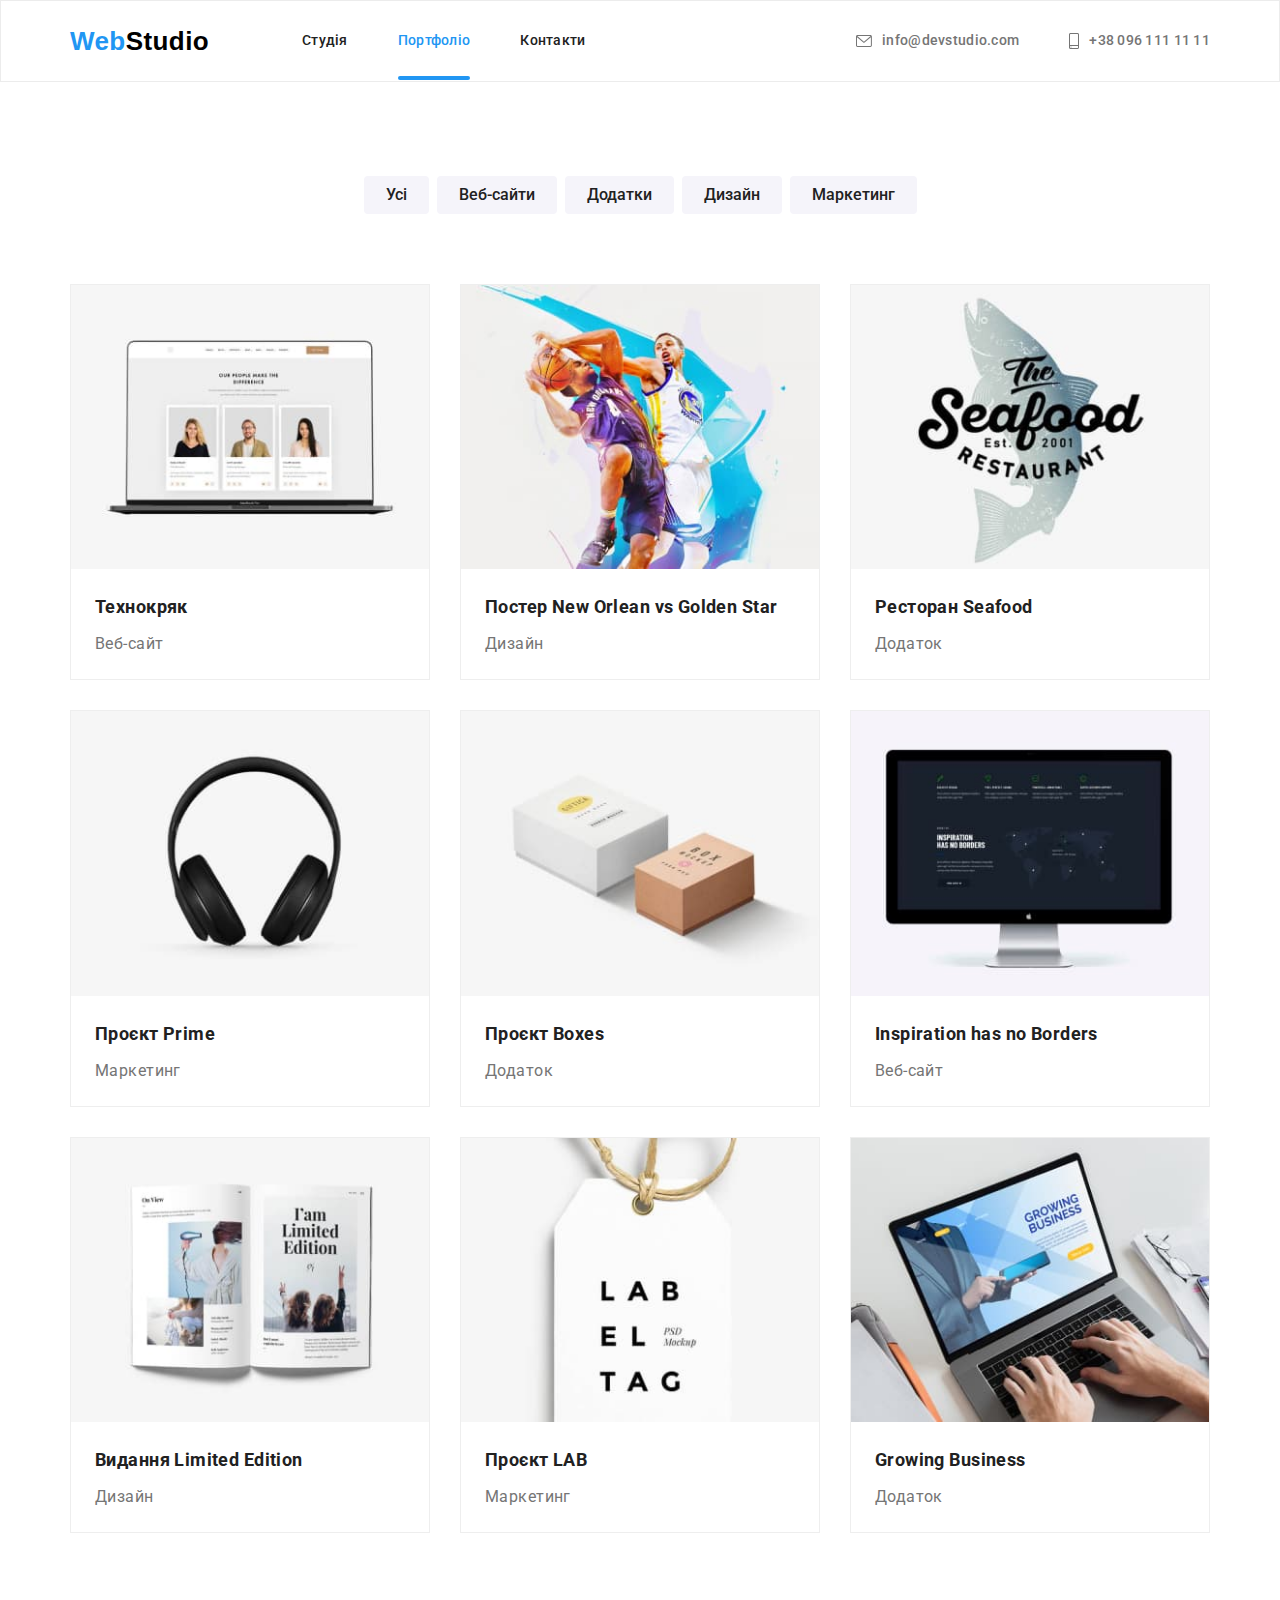
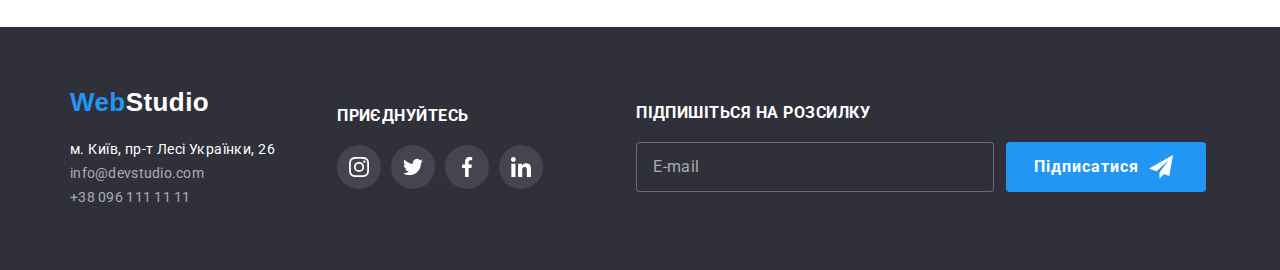
==== commit 418e7dbf: "final HW-8" ====
--- a/portfolio.html
+++ b/portfolio.html
@@ -19,43 +19,96 @@
   </head>
   <body class="page">
     <div class="border-heder">
-      <div class="container">
-        <header class="page-header">
-          <nav class="main-nav">
-            <div class="logo-nav">
-              <a href="./" class="logo"> <span class="web">Web</span>Studio </a>
+      <header class="header">
+        <div class="container">
+          <nav class="navigation">
+            <div class="navigation__logo">
+              <a href="./" class="logo logo--black">
+                <span class="logo__web">Web</span>Studio
+              </a>
             </div>
-
-            <ul class="site-nav list">
-              <li class="item">
-                <a href="./index.html" class="link">Студія</a>
+            <ul class="menu list">
+              <li class="menu__item item">
+                <a href="./index.html" class="menu__link link">Студія</a>
               </li>
-              <li class="item">
-                <a href="./portfolio.html" class="link current">Портфоліо</a>
+              <li class="menu__item item">
+                <a href="./portfolio.html" class="menu__link link menu__link-current">Портфоліо</a>
               </li>
-              <li class="item"><a href="" class="link">Контакти</a></li>
+              <li class="menu__item item">
+                <a href="" class="menu__link link">Контакти</a>
+              </li>
             </ul>
           </nav>
-          <ul class="site-auth list">
-            <li class="item">
-              <a class="link" href="mailto:info@devstudio.com"
-                ><svg class="icon-contacts" width="16" height="12">
+          <ul class="connect list">
+            <li class="connect__item item">
+              <a class="connect__link link" href="mailto:info@devstudio.com"><svg class="connect__icon" width="16"
+                  height="12">
                   <use href="./images/icons.svg#envelope"></use>
                 </svg>
-                info@devstudio.com</a
-              >
-            </li>
-            <li class="item">
-              <a class="link" href="tel:+380961111111"
-                ><svg class="icon-contacts" width="10" height="16">
+                info@devstudio.com</a>
+            </li>
+            <li class="connect__item item">
+              <a class="connect__link link" href="tel:+380961111111"><svg class="connect__icon" width="10" height="16">
                   <use href="./images/icons.svg#smartphone"></use>
                 </svg>
-                +38 096 111 11 11</a
-              >
+                +38 096 111 11 11</a>
             </li>
           </ul>
-        </header>
-      </div>
+          <button type="button" class="menu__open-btn" data-menu-open>
+            <svg class="icon-open-btn" width="40" height="40">
+              <use href="./images/icons.svg#menu24px"></use>
+            </svg>
+          </button>
+          <div class="mob-menu is-hidden" data-menu>
+            <div class="container">
+              <button type="button" class="menu__close-btn" data-menu-close>
+                <svg class="icon-close-btn" width="40" height="40">
+                  <use href="./images/icons.svg#close24px"></use>
+                </svg>
+              </button>
+              <div class="mob-menu-top">
+                <ul class="mob-menu-list list">
+                  <li class="mob-menu__item item">
+                    <a href="./index.html" class="mob-menu__link link">Студія</a>
+                  </li>
+                  <li class="mob-menu__item item">
+                    <a href="./portfolio.html" class="mob-menu__link link mob-menu__link-current">Портфоліо</a>
+                  </li>
+                  <li class="mob-menu__item item">
+                    <a href="" class="mob-menu__link link">Контакти</a>
+                  </li>
+                </ul>
+              </div>
+              <div class="mob-menu-bottom">
+                <ul class="mob-connect list">
+                  <li class="mob-connect__item item">
+                    <a class="mob-connect__tel link" href="tel:+380961111111">
+                      +38 096 111 11 11</a>
+                  </li>
+                  <li class="mob-connect__item item">
+                    <a class="mob-connect__mail link" href="mailto:info@devstudio.com">
+                      info@devstudio.com</a>
+                  </li>
+                </ul>
+                <ul class="mob-soc list">
+                  <li class="mob-soc__item item">
+                    <a href="" class="mob-soc__link">instagram</a>
+                  </li>
+                  <li class="mob-soc__item item">
+                    <a href="" class="mob-soc__link">twitter</a>
+                  </li>
+                  <li class="mob-soc__item item">
+                    <a href="" class="mob-soc__link">facebook</a>
+                  </li>
+                  <li class="mob-soc__item item">
+                    <a href="" class="mob-soc__link">linkedin</a>
+                  </li>
+                </ul>
+              </div>
+            </div>
+          </div>
+        </div>
+      </header>
     </div>
 
     <main class="main-container">
@@ -86,12 +139,21 @@
             <li class="project-element">
               <a href="">
                 <div class="project-overlay">
-                  <img
-                    src="./images/project1.jpg"
-                    alt="laptop"
-                    width="370"
-                    height="294"
-                  />
+                  <picture>
+                    <source srcset="
+                        ./images/project/project1.jpg        1x,
+                        ./images/project/project1-2x.jpg 2x
+                      " media="(min-width: 1200px)" />
+                    <source srcset="
+                        ./images/project/tab/project1-tab.jpg        1x,
+                        ./images/project/tab/project1-tab-2x.jpg 2x
+                      " media="(min-width: 768px)" />
+                    <source srcset="
+                        ./images/project/mob/project1-mob.jpg        1x,
+                        ./images/project/mob/project1-mob-2x.jpg 2x
+                      " media="(min-width: 480px)" />
+                    <img src="./images/project/project1.jpg" alt="laptop" />
+                  </picture>
                   <div class="overlay-text">
                     <p>
                       Ресурс пропонує комплексні пропозиції з різним рівнем
@@ -110,11 +172,21 @@
             <li class="project-element">
               <a href="">
                 <div class="project-overlay">
-                  <img
-                    src="./images/project2.jpg"
-                    alt="poster basketball players"
-                    width="370"
-                  />
+                  <picture>
+                    <source srcset="
+                      ./images/project/project2.jpg        1x,
+                      ./images/project/project2-2x.jpg 2x
+                      " media="(min-width: 1200px)" />
+                    <source srcset="
+                      ./images/project/tab/project2-tab.jpg        1x,
+                      ./images/project/tab/project2-tab-2x.jpg 2x
+                      " media="(min-width: 768px)" />
+                    <source srcset="
+                      ./images/project/mob/project2-mob.jpg        1x,
+                      ./images/project/mob/project2-mob-2x.jpg 2x
+                      " media="(min-width: 480px)" />
+                    <img src="./images/project/project2.jpg" alt="poster basketball players" />
+                  </picture>
                   <div class="overlay-text">
                     <p>
                       Ресурс пропонує комплексні пропозиції з різним рівнем
@@ -133,11 +205,21 @@
             <li class="project-element">
               <a href="">
                 <div class="project-overlay">
-                  <img
-                    src="./images/project3.jpg"
-                    alt="logo restaurant Seafood"
-                    width="370"
-                  />
+                  <picture>
+                    <source srcset="
+                      ./images/project/project3.jpg        1x,
+                      ./images/project/project3-2x.jpg 2x
+                    " media="(min-width: 1200px)" />
+                    <source srcset="
+                      ./images/project/tab/project3-tab.jpg        1x,
+                      ./images/project/tab/project3-tab-2x.jpg 2x
+                    " media="(min-width: 768px)" />
+                    <source srcset="
+                      ./images/project/mob/project3-mob.jpg        1x,
+                      ./images/project/mob/project3-mob-2x.jpg 2x
+                    " media="(min-width: 480px)" />
+                    <img src="./images/project/project3.jpg" alt="logo restaurant Seafood" />
+                  </picture>
                   <div class="overlay-text">
                     <p>
                       Ресурс пропонує комплексні пропозиції з різним рівнем
@@ -156,11 +238,21 @@
             <li class="project-element">
               <a href="">
                 <div class="project-overlay">
-                  <img
-                    src="./images/project4.jpg"
-                    alt="headphones"
-                    width="370"
-                  />
+                  <picture>
+                    <source srcset="
+                      ./images/project/project4.jpg        1x,
+                      ./images/project/project4-2x.jpg 2x
+                    " media="(min-width: 1200px)" />
+                    <source srcset="
+                      ./images/project/tab/project4-tab.jpg        1x,
+                      ./images/project/tab/project4-tab-2x.jpg 2x
+                    " media="(min-width: 768px)" />
+                    <source srcset="
+                      ./images/project/mob/project4-mob.jpg        1x,
+                      ./images/project/mob/project4-mob-2x.jpg 2x
+                    " media="(min-width: 480px)" />
+                    <img src="./images/project/project4.jpg" alt="headphones" />
+                  </picture>
                   <div class="overlay-text">
                     <p>
                       Ресурс пропонує комплексні пропозиції з різним рівнем
@@ -179,11 +271,21 @@
             <li class="project-element">
               <a href="">
                 <div class="project-overlay">
-                  <img
-                    src="./images/project5.jpg"
-                    alt="carton boxes"
-                    width="370"
-                  />
+                  <picture>
+                    <source srcset="
+                      ./images/project/project5.jpg        1x,
+                      ./images/project/project5-2x.jpg 2x
+                    " media="(min-width: 1200px)" />
+                    <source srcset="
+                      ./images/project/tab/project5-tab.jpg        1x,
+                      ./images/project/tab/project5-tab-2x.jpg 2x
+                    " media="(min-width: 768px)" />
+                    <source srcset="
+                      ./images/project/mob/project5-mob.jpg        1x,
+                      ./images/project/mob/project5-mob-2x.jpg 2x
+                    " media="(min-width: 480px)" />
+                    <img src="./images/project/project5.jpg" alt="carton boxes" />
+                  </picture>
                   <div class="overlay-text">
                     <p>
                       Ресурс пропонує комплексні пропозиції з різним рівнем
@@ -202,7 +304,21 @@
             <li class="project-element">
               <a href="">
                 <div class="project-overlay">
-                  <img src="./images/project6.jpg" alt="monitor " width="370" />
+                  <picture>
+                    <source srcset="
+                      ./images/project/project6.jpg        1x,
+                      ./images/project/project6-2x.jpg 2x
+                    " media="(min-width: 1200px)" />
+                    <source srcset="
+                      ./images/project/tab/project6-tab.jpg        1x,
+                      ./images/project/tab/project6-tab-2x.jpg 2x
+                    " media="(min-width: 768px)" />
+                    <source srcset="
+                      ./images/project/mob/project6-mob.jpg        1x,
+                      ./images/project/mob/project6-mob-2x.jpg 2x
+                    " media="(min-width: 480px)" />
+                    <img src="./images/project/project6.jpg" alt="monitor " />
+                  </picture>
                   <div class="overlay-text">
                     <p>
                       Ресурс пропонує комплексні пропозиції з різним рівнем
@@ -221,7 +337,21 @@
             <li class="project-element">
               <a href="">
                 <div class="project-overlay">
-                  <img src="./images/project7.jpg" alt="book" width="370" />
+                  <picture>
+                    <source srcset="
+                      ./images/project/project7.jpg        1x,
+                      ./images/project/project7-2x.jpg 2x
+                    " media="(min-width: 1200px)" />
+                    <source srcset="
+                      ./images/project/tab/project7-tab.jpg        1x,
+                      ./images/project/tab/project7-tab-2x.jpg 2x
+                    " media="(min-width: 768px)" />
+                    <source srcset="
+                      ./images/project/mob/project7-mob.jpg        1x,
+                      ./images/project/mob/project7-mob-2x.jpg 2x
+                    " media="(min-width: 480px)" />
+                    <img src="./images/project/project7.jpg" alt="book" />
+                  </picture>
                   <div class="overlay-text">
                     <p>
                       Ресурс пропонує комплексні пропозиції з різним рівнем
@@ -240,11 +370,21 @@
             <li class="project-element">
               <a href="">
                 <div class="project-overlay">
-                  <img
-                    src="./images/project8.jpg"
-                    alt="paper lable"
-                    width="370"
-                  />
+                  <picture>
+                    <source srcset="
+                      ./images/project/project8.jpg        1x,
+                      ./images/project/project8-2x.jpg 2x
+                    " media="(min-width: 1200px)" />
+                    <source srcset="
+                      ./images/project/tab/project8-tab.jpg        1x,
+                      ./images/project/tab/project8-tab-2x.jpg 2x
+                    " media="(min-width: 768px)" />
+                    <source srcset="
+                      ./images/project/mob/project8-mob.jpg        1x,
+                      ./images/project/mob/project8-mob-2x.jpg 2x
+                    " media="(min-width: 480px)" />
+                    <img src="./images/project/project8.jpg" alt="paper lable" />
+                  </picture>
                   <div class="overlay-text">
                     <p>
                       Ресурс пропонує комплексні пропозиції з різним рівнем
@@ -263,7 +403,21 @@
             <li class="project-element">
               <a href="">
                 <div class="project-overlay">
-                  <img src="./images/project9.jpg" alt="laptop" width="370" />
+                  <picture>
+                    <source srcset="
+                      ./images/project/project9.jpg        1x,
+                      ./images/project/project9-2x.jpg 2x
+                    " media="(min-width: 1200px)" />
+                    <source srcset="
+                      ./images/project/tab/project9-tab.jpg        1x,
+                      ./images/project/tab/project9-tab-2x.jpg 2x
+                    " media="(min-width: 768px)" />
+                    <source srcset="
+                      ./images/project/mob/project9-mob.jpg        1x,
+                      ./images/project/mob/project9-mob-2x.jpg 2x
+                    " media="(min-width: 480px)" />
+                    <img src="./images/project/project9.jpg" alt="laptop" />
+                  </picture>
                   <div class="overlay-text">
                     <p>
                       Ресурс пропонує комплексні пропозиції з різним рівнем
@@ -288,10 +442,84 @@
     <footer>
       <div class="container">
         <ul class="footer-section">
+          <div class="footer-item768">
+            <li class="footer-item">
+              <a href="./" class="logo logo--wite">
+                <span class="logo__web">Web</span>Studio </a>
+              <address>
+                <ul class="footer-list">
+                  <li>м. Київ, пр-т Лесі Українки, 26</li>
+                  <li>
+                    <a href="mailto:info@devstudio.com" class="info link">info@devstudio.com</a>
+                  </li>
+                  <li>
+                    <a href="tel:+380961111111" class="info link">+38 096 111 11 11</a>
+                  </li>
+                </ul>
+              </address>
+            </li>
+            <li class="footer-item">
+              <div class="footer-social">
+                <h3 class="footer-title">приєднуйтесь</h3>
+                <ul class="soc list">
+                  <li class="soc__item item">
+                    <a href="" class="soc__link soc__link--wite">
+                      <svg class="soc__icon">
+                        <use href="./images/icons.svg#instagram"></use>
+                      </svg>
+                    </a>
+                  </li>
+                  <li class="soc__item item">
+                    <a href="" class="soc__link soc__link--wite">
+                      <svg class="soc__icon">
+                        <use href="./images/icons.svg#twitter"></use>
+                      </svg>
+                    </a>
+                  </li>
+                  <li class="soc__item item">
+                    <a href="" class="soc__link soc__link--wite">
+                      <svg class="soc__icon">
+                        <use href="./images/icons.svg#facebook"></use>
+                      </svg>
+                    </a>
+                  </li>
+                  <li class="soc__item item">
+                    <a href="" class="soc__link soc__link--wite">
+                      <svg class="soc__icon">
+                        <use href="./images/icons.svg#linkedin"></use>
+                      </svg>
+                    </a>
+                  </li>
+                </ul>
+              </div>
+            </li>
+          </div>
+    
           <li class="footer-item">
-            <a href="./" class="logo footer-logo">
-              <span class="web">Web</span>Studio
-            </a>
+            <div class="footer-form">
+              <p class="footer-title">Підпишіться на розсилку</p>
+              <form class="footer-field">
+                <label for="footer-input"></label>
+                <input class="footer-input" type="email" placeholder="E-mail" id="footer-input" name="footer-input" />
+                <button type="submit" class="button">
+                  Підписатися
+                  <svg class="icon-footer" width="24" height="24">
+                    <use href="./images/icons.svg#iconsend"></use>
+                  </svg>
+                </button>
+              </form>
+            </div>
+          </li>
+        </ul>
+      </div>
+    </footer>
+
+    <!-- <footer>
+      <div class="container">
+        <ul class="footer-section">
+          <li class="footer-item">
+          <a href="./" class="logo logo--wite">
+            <span class="logo__web">Web</span>Studio </a>
             <address>
               <ul class="footer-list">
                 <li>м. Київ, пр-т Лесі Українки, 26</li>
@@ -311,31 +539,31 @@
           <li class="footer-item">
             <div class="footer-social">
               <h3 class="footer-title">приєднуйтесь</h3>
-              <ul class="social-list list">
-                <li class="social-item item">
-                  <a href="" class="social-link footer-link">
-                    <svg class="social-icon">
+              <ul class="soc list">
+                <li class="soc__item item">
+                  <a href="" class="soc__link soc__link--wite">
+                    <svg class="soc__icon">
                       <use href="./images/icons.svg#instagram"></use>
                     </svg>
                   </a>
                 </li>
-                <li class="social-item item">
-                  <a href="" class="social-link footer-link">
-                    <svg class="social-icon">
+                <li class="soc__item item">
+                  <a href="" class="soc__link soc__link--wite">
+                    <svg class="soc__icon">
                       <use href="./images/icons.svg#twitter"></use>
                     </svg>
                   </a>
                 </li>
-                <li class="social-item item">
-                  <a href="" class="social-link footer-link">
-                    <svg class="social-icon">
+                <li class="soc__item item">
+                  <a href="" class="soc__link soc__link--wite">
+                    <svg class="soc__icon">
                       <use href="./images/icons.svg#facebook"></use>
                     </svg>
                   </a>
                 </li>
-                <li class="social-item item">
-                  <a href="" class="social-link footer-link">
-                    <svg class="social-icon">
+                <li class="soc__item item">
+                  <a href="" class="soc__link soc__link--wite">
+                    <svg class="soc__icon">
                       <use href="./images/icons.svg#linkedin"></use>
                     </svg>
                   </a>
@@ -365,6 +593,7 @@
           </li>
         </ul>
       </div>
-    </footer>
+    </footer> -->
+    <script src="./js/menu.js"></script>
   </body>
 </html>
--- a/css/main.min.css
+++ b/css/main.min.css
@@ -1 +1 @@
-:root{--primary-text-color: #757575;--title-text-color: #212121;--accent-color: #2196f3;--button-bg-color: #f5f4fa;--primary-wite-color: #ffffff;--secondary-background-color: #2f303a;--primary-black-color: #000000;--primary-bg-color: #f5f5f5;--header-border-color: #ececec}.feature-list p{margin-top:0;margin-bottom:0px}.overlay-text p{margin:0}.project-element:nth-child(3n){margin-right:0}.project-element:nth-last-child(-n+3){margin-bottom:0}.work-element:nth-child(3n){margin-right:0}.team-element:nth-child(4n){margin-right:0}.feature-element:nth-child(4n){margin-right:0}.page{background-color:var(--primary-wite-color);color:var(--primary-text-color);font-family:"Roboto",sans-serif;letter-spacing:.03em;font-weight:400;font-size:14px;line-height:1.71}.link{letter-spacing:.02em}.bgc{background-color:var(--button-bg-color)}.list,.projects-list,.feature-list,.work-list,.team-list,.footer-list,.clients-list,.footer-section{padding:0;margin:0;list-style:none}.work-list,.team-list,.projects-list{display:flex;flex-wrap:wrap}.container .section{width:1200px;padding-left:15px;padding-right:15px;margin-left:auto;margin-right:auto}.container .btn-list{display:flex;justify-content:center;padding:0;margin-bottom:50px;list-style:none}.main-container{padding-top:94px;padding-bottom:94px}.container{margin-left:auto;margin-right:auto;width:1200px;padding-left:15px;padding-right:15px}.container h1{display:none}.button{font-family:inherit;background-color:var(--button-bg-color);border:none;cursor:pointer;border-radius:4px}.hero .button,.modal .button,.footer-item .button{background-color:var(--accent-color);color:var(--primary-wite-color);font-weight:700;font-size:16px;line-height:1.88;align-items:center;text-align:center;letter-spacing:.06em;padding:10px 32px;transition:background-color 250ms cubic-bezier(0.4, 0, 0.2, 1)}.hero .button:hover,.hero .button:focus{background-color:#188ce8}.list .button{color:var(--title-text-color);background-color:var(--button-bg-color);padding:6px 22px;font-weight:500;font-size:16px;line-height:1.62;transition:color 250ms cubic-bezier(0.4, 0, 0.2, 1),background-color 250ms cubic-bezier(0.4, 0, 0.2, 1),text-shadow 250ms cubic-bezier(0.4, 0, 0.2, 1)}.list .button:hover,.list .button:focus{color:var(--primary-wite-color);background-color:var(--accent-color);text-shadow:0px 4px 4px rgba(0,0,0,.25)}.list .button{color:var(--title-text-color);background-color:var(--button-bg-color);padding:6px 22px;font-weight:500;font-size:16px;line-height:1.62;transition:color 250ms cubic-bezier(0.4, 0, 0.2, 1),background-color 250ms cubic-bezier(0.4, 0, 0.2, 1),text-shadow 250ms cubic-bezier(0.4, 0, 0.2, 1)}.list .button:hover,.list .button:focus{color:var(--primary-wite-color);background-color:var(--accent-color);text-shadow:0px 4px 4px rgba(0,0,0,.25)}.section{padding-top:94px;padding-bottom:94px}.section.no-padding{padding-top:94;padding-bottom:0}.section .title{margin-top:0;margin-bottom:10px;color:var(--title-text-color)}.section .name{font-weight:500;font-size:16px;line-height:1.18;text-align:center}.section .work,.section .team,.section .clients{font-weight:700;font-size:36px;line-height:1.16;text-align:center;margin-bottom:50px}.section-project{width:1200px;padding-left:15px;padding-right:15px;margin-left:auto;margin-right:auto}.section{padding-top:94px;padding-bottom:94px}.section.no-padding{padding-top:94;padding-bottom:0}.section .title{margin-top:0;margin-bottom:10px;color:var(--title-text-color)}.section .name{font-weight:500;font-size:16px;line-height:1.18;text-align:center}.section .work,.section .team,.section .clients{font-weight:700;font-size:36px;line-height:1.16;text-align:center;margin-bottom:50px}.section-project{width:1200px;padding-left:15px;padding-right:15px;margin-left:auto;margin-right:auto}.overlay-text{position:absolute;bottom:0;padding:63px 24px;height:100%;background-color:rgba(33,150,243,.9);font-weight:400;font-size:18px;line-height:1.56;letter-spacing:.03em;color:#fff;overflow:auto;transform:translateY(101%);transition:transform 250ms cubic-bezier(0.4, 0, 0.2, 1)}.backdrop{position:fixed;top:0;left:0;content:"";width:100%;height:100%;background-color:rgba(0,0,0,.2);transition:opacity 250ms linear,visibility 250ms linear}.backdrop.is-hidden{opacity:0;visibility:hidden;pointer-events:none}.backdrop.is-hidden .modal{transform:translate(-50%, -50%) scaleY(0)}.modal{position:absolute;top:50%;left:50%;padding:40px;min-width:528px;min-height:581px;border-radius:4px;background-color:var(--primary-wite-color);transform:translate(-50%, -50%) scaleY(1);transition:transform 250ms linear}.modal-close{position:absolute;top:8px;right:8px;cursor:pointer;display:flex;align-items:center;justify-content:center;border:none;background-color:var(--primary-wite-color);padding:0;color:rgba(0,0,0,.1)}.icon-close{transition:fill 250ms cubic-bezier(0.4, 0, 0.2, 1)}.modal-close:hover .icon-close{fill:var(--accent-color)}.modal-title{margin-bottom:12px;color:var(--title-text-color);font-weight:700;font-size:20px;line-height:1.15;margin-top:0;text-align:center;letter-spacing:.03em}.form-field{position:relative;display:flex;flex-direction:column;margin-bottom:10px}.form-field:nth-child(n+4){margin-bottom:0}.modal .button{display:flex;justify-content:center;margin-top:30px;margin-right:auto;margin-left:auto;padding:10px 55px;transition:background-color 250ms cubic-bezier(0.4, 0, 0.2, 1)}.form-field input{margin:0;padding-top:12px;padding-bottom:12px;padding-left:42px;border:1px solid rgba(33,33,33,.2);border-radius:4px;cursor:pointer;transition:border-color 250ms cubic-bezier(0.4, 0, 0.2, 1)}.form-field input:hover,.form-field input:focus{border-color:var(--accent-color);Outline:none}.form-field input:hover~.icon-modal,.form-field input:focus~.icon-modal{fill:var(--accent-color)}.form-field label{margin-bottom:4px;font-weight:400;font-size:12px;line-height:1.16;letter-spacing:.01em}.form-field label:nth-last-child(1){margin-bottom:0}.form-field textarea:focus{Outline:none}.modal .button:hover,.modal .button:focus{background-color:#188ce8}.icon-modal{position:absolute;bottom:11px;left:12px;display:inline-block;color:var(--title-text-color);transition:fill 250ms cubic-bezier(0.4, 0, 0.2, 1)}.checkbox{position:absolute;width:1px;height:1px;margin:-1px;border:0;padding:0;clip:rect(0 0 0 0);overflow:hidden}.checkbox-link{text-underline-offset:.3em;color:var(--accent-color)}.comment{height:120px;resize:none;margin-bottom:20px;padding:12px 16px;font-weight:400;font-size:12px;line-height:1.16;letter-spacing:.01em;border:1px solid rgba(33,33,33,.2);border-radius:4px}.comment input::-moz-placeholder{color:rgba(117,117,117,.5)}.comment input:-ms-input-placeholder{color:rgba(117,117,117,.5)}.comment input::placeholder{color:rgba(117,117,117,.5)}.label-checkbox input{border:none}.label-checkbox{display:flex;align-items:center;cursor:pointer;margin:0}.icon-checkbox{display:inline-block;width:16px;height:15px;margin-right:7px;margin-left:12px;border:2px solid var(--title-text-color);border-radius:2px}.checkbox:checked+.icon-checkbox{border-color:rgba(0,0,0,0);background-image:url(../images/iconcheck.svg);background-size:contain;background-origin:border-box}.logo{display:block;color:var(--primary-black-color);font-family:"Releway",sans-serif;font-weight:700;font-size:26px;line-height:1.19;text-decoration:none}.logo-nav{margin-right:93px}.logo .web{color:var(--accent-color)}.site-nav,.site-auth,.main-nav,.page-header{display:flex;align-items:center}.border-heder{border:1px solid var(--header-border-color)}.site-nav .item+.item,.site-auth .item+.item{margin-left:50px}.site-auth{margin-left:auto}.site-nav .link{padding-top:32px;padding-bottom:32px;color:var(--title-text-color);font-weight:500;font-size:14px;line-height:1.14;text-decoration:none;transition:color 250ms cubic-bezier(0.4, 0, 0.2, 1)}.site-auth .link{display:block;padding-top:32px;padding-bottom:32px;color:var(--primary-text-color);font-weight:500;font-size:14px;line-height:1.14;text-decoration:none;display:flex;flex-direction:row;align-items:center;transition:color 250ms cubic-bezier(0.4, 0, 0.2, 1)}.icon-contacts{margin-right:10px;fill:var(--primary-text-color);transition:fill 250ms cubic-bezier(0.4, 0, 0.2, 1)}.site-auth .link:hover .icon-contacts{fill:var(--accent-color)}.site-nav .link.current{color:var(--accent-color)}.link.current{position:relative}.link.current::after{content:"";position:absolute;bottom:0;display:block;width:100%;height:4px;background-color:var(--accent-color);border-radius:2px}.site-nav .link:hover,.site-nav .link:focus,.site-auth .link:hover,.site-auth .link:focus{color:var(--accent-color)}.hero{max-width:1600px;height:600px;margin-left:auto;margin-right:auto;background-image:linear-gradient(to right, rgba(47, 48, 58, 0.4), rgba(47, 48, 58, 0.4)),url("../images/heroimg.svg");background-color:#c4c4c4;text-align:center;padding:200px 0}.hero .title{margin-top:0;color:var(--primary-wite-color);letter-spacing:.06em;font-weight:900;font-size:44px;line-height:1.36;text-align:center;text-transform:uppercase}.project-item{padding-top:20px;padding-right:24px;padding-bottom:20px;padding-left:24px}.projects-list .title{margin-top:0;margin-bottom:4px;font-weight:700;font-size:18px;line-height:2;color:var(--title-text-color)}.projects-list .text{margin-top:0;margin-bottom:0;font-weight:400;font-size:16px;line-height:1.87}.project-element{width:370px;margin-right:30px;margin-bottom:30px;border:1px solid #eee;cursor:pointer;transition:box-shadow 250ms cubic-bezier(0.4, 0, 0.2, 1)}.project-overlay{position:relative;overflow:hidden}.project-element:hover .overlay-text{opacity:1;transform:translateY(0)}.project-element:hover,.project-element:focus{box-shadow:0px 1px 1px rgba(0,0,0,.12),0px 4px 4px rgba(0,0,0,.06),1px 4px 6px rgba(0,0,0,.16)}.btn-list .item+.item{margin-left:8px}.social-icon{width:20px;height:20px;fill:currentColor;transition:fill 250ms cubic-bezier(0.4, 0, 0.2, 1)}.social-link{display:flex;align-items:center;justify-content:center;background-color:var(--primary-wite-color);width:44px;height:44px;border:none;border-radius:50%;padding:0;color:#afb1b8;transition:background-color 250ms cubic-bezier(0.4, 0, 0.2, 1),border-radius 250ms cubic-bezier(0.4, 0, 0.2, 1)}.social-list .item+.item{margin-left:10px}.social-link:hover,.social-link:focus{background-color:#2196f3;border-radius:50%;cursor:pointer}.social-link:hover .social-icon,.social-link:focus .social-icon{fill:var(--primary-wite-color)}.social-list{margin-top:16px}.team-list .text{margin-top:0;margin-bottom:0;font-weight:400;font-size:16px;line-height:1.18;text-align:center}.team-item{padding:30px}.team-element{width:270px;margin-right:30px;background:var(--primary-wite-color);box-shadow:0px 1px 3px rgba(0,0,0,.12),0px 1px 1px rgba(0,0,0,.14),0px 2px 1px rgba(0,0,0,.2);border-radius:0px 0px 4px 4px}.btn-icon{width:106px;height:60px;fill:#afb1b8;transition:fill 250ms cubic-bezier(0.4, 0, 0.2, 1)}.btn-clients:hover .btn-icon,.btn-clients:focus .btn-icon{fill:#2196f3}.btn-clients:hover,.btn-clients:focus{border-color:#2196f3}.btn-clients{display:flex;align-items:center;justify-content:center;width:170px;height:92px;border:1px solid #afb1b8;border-radius:4px;cursor:pointer;transition:border-color 250ms cubic-bezier(0.4, 0, 0.2, 1)}.clients-list,.social-list{display:flex;justify-content:center}.clients-list .item+.item{margin-left:30px}.feature-list .title{font-weight:700;font-size:14px;line-height:1.14}.feature-bgd{display:flex;align-items:center;justify-content:center;height:120px;width:270px;margin-bottom:30px;background-color:var(--button-bg-color)}.icon-feature{height:70px;width:70px}.feature-list{display:flex}.feature-element{width:270px;margin-right:30px}.work-element{position:relative;width:370px;height:294px;margin-right:30px}.work-text{position:absolute;bottom:0;width:370px;height:70px;background-color:rgba(47,48,58,.8)}.work-list .title{margin:0;padding-top:27px;font-weight:700;font-size:14px;line-height:1.14;text-align:center;letter-spacing:.03em;text-transform:uppercase;color:var(--primary-wite-color)}footer{background:var(--secondary-background-color);padding-top:60px;padding-bottom:60px}.footer-logo{color:var(--primary-wite-color);margin-bottom:20px}.footer-list .link{color:var(--primary-text-color);font-weight:500;font-size:14px;line-height:1.14;text-decoration:none}address{font-style:normal;color:var(--primary-wite-color)}.footer-list .info{color:rgba(255,255,255,.6);font-weight:400;font-size:14px;line-height:1.71}li .footer-item :nth-child(1){width:231px}.footer-social{margin-top:12px;margin-left:70px}.footer-title{margin-bottom:20px;font-weight:700;font-size:14px;line-height:16px;letter-spacing:1.14;text-transform:uppercase;color:var(--primary-wite-color)}.footer-link{background-color:rgba(255,255,255,.1);border-radius:50%;color:var(--primary-wite-color)}.footer-section{display:flex}.footer-form{margin-left:93px}.footer-input{width:358px;height:50px;border:1px solid rgba(255,255,255,.3);border-radius:4px;background-color:var(--secondary-background-color);padding-top:15px;padding-bottom:15px;padding-left:16px;margin-right:12px;outline:none}.footer-input::-moz-placeholder{font-weight:400;font-size:16px;line-height:1.25;letter-spacing:.03em;color:rgba(255,255,255,.6)}.footer-input:-ms-input-placeholder{font-weight:400;font-size:16px;line-height:1.25;letter-spacing:.03em;color:rgba(255,255,255,.6)}.footer-input::placeholder{font-weight:400;font-size:16px;line-height:1.25;letter-spacing:.03em;color:rgba(255,255,255,.6)}.footer-field{display:flex;flex-direction:row}.footer-item .button{padding:0 0 0 28px;display:flex;transition:background-color 250ms cubic-bezier(0.4, 0, 0.2, 1)}.footer-item .button:hover,.footer-item .button:focus{background-color:#188ce8}.icon-footer{margin-right:28px;margin-top:13px;margin-bottom:13px;margin-left:10px}/*# sourceMappingURL=main.min.css.map */+:root{--primary-text-color: #757575;--title-text-color: #212121;--accent-color: #2196f3;--button-bg-color: #f5f4fa;--primary-wite-color: #ffffff;--secondary-background-color: #2f303a;--primary-black-color: #000000;--primary-bg-color: #f5f5f5;--header-border-color: #ececec;--herobg-gradient: linear-gradient(to right, rgba(47, 48, 58, 0.4), rgba(47, 48, 58, 0.4))}.feature-list p{margin-top:0;margin-bottom:0px}.overlay-text p{margin:0}img{display:block;max-width:100%;height:auto;width:100%}.page{background-color:var(--primary-wite-color);color:var(--primary-text-color);font-family:"Roboto",sans-serif;letter-spacing:.03em;font-weight:400;font-size:14px;line-height:1.71}.link{letter-spacing:.02em}.bgc{background-color:var(--button-bg-color)}.list,.projects-list,.feature-list,.work-list,.team-list,.footer-list,.clients-list,.footer-section{padding:0;margin:0;list-style:none}.team-list,.projects-list{display:flex;flex-wrap:wrap;gap:30px}.no-scroll{overflow:hidden}.container .section{width:1200px;padding-left:15px;padding-right:15px;margin-left:auto;margin-right:auto}.container .btn-list{display:flex;justify-content:center;padding:0;margin-bottom:50px;list-style:none}@media screen and (max-width: 768px){.container .btn-list{flex-wrap:wrap;justify-content:left}}.main-container{padding-top:94px;padding-bottom:94px}.container{margin-left:auto;margin-right:auto;width:100%;padding-left:15px;padding-right:15px}@media screen and (min-width: 480px){.container{width:450px}}@media screen and (min-width: 768px){.container{width:738px}}@media screen and (min-width: 1200px){.container{width:1170px}}.container h1{display:none}.button{font-family:inherit;background-color:var(--button-bg-color);border:none;cursor:pointer;border-radius:4px}.hero .button,.modal .button,.footer-item .button{width:200px;background-color:var(--accent-color);color:var(--primary-wite-color);font-weight:700;font-size:16px;line-height:1.88;letter-spacing:.06em;align-items:center;text-align:center;padding:10px 20px;transition:background-color 250ms cubic-bezier(0.4, 0, 0.2, 1)}.hero .button:hover,.hero .button:focus,.modal .button:hover,.modal .button:focus,.footer-item .button:hover,.footer-item .button:focus{background-color:#188ce8}@media screen and (min-width: 1200px){.hero .button{width:216px}}.list .button{color:var(--title-text-color);background-color:var(--button-bg-color);padding:6px 22px;font-weight:500;font-size:16px;line-height:1.62;transition:color 250ms cubic-bezier(0.4, 0, 0.2, 1),background-color 250ms cubic-bezier(0.4, 0, 0.2, 1),text-shadow 250ms cubic-bezier(0.4, 0, 0.2, 1)}.list .button:hover,.list .button:focus{color:var(--primary-wite-color);background-color:var(--accent-color);text-shadow:0px 4px 4px rgba(0,0,0,.25)}.section{padding-top:60px;padding-bottom:60px}@media screen and (min-width: 1200px){.section{padding-top:94px;padding-bottom:94px}}.section.no-padding{padding-bottom:30}@media screen and (min-width: 1200px){.section.no-padding{padding-top:94px;padding-bottom:0px}}.section .title{margin-top:0;margin-bottom:10px;color:var(--title-text-color)}.section .work,.section .team,.section .clients{font-weight:700;font-size:36px;line-height:1.16;text-align:center;margin-bottom:50px}.section-project{margin-left:auto;margin-right:auto}@media screen and (min-width: 480px){.section-project{width:450px}}@media screen and (min-width: 768px){.section-project{width:738px}}@media screen and (min-width: 1200px){.section-project{width:1170px;margin-left:auto;margin-right:auto}}.overlay-text{position:absolute;bottom:0;padding:63px 24px;height:100%;background-color:rgba(33,150,243,.9);font-weight:400;font-size:18px;line-height:1.56;letter-spacing:.03em;color:#fff;overflow:auto;transform:translateY(101%);transition:transform 250ms cubic-bezier(0.4, 0, 0.2, 1)}.project-element:hover .overlay-text{opacity:1;transform:translateY(0)}.backdrop{position:fixed;top:0;left:0;content:"";width:100%;height:100%;background-color:rgba(0,0,0,.2);transition:opacity 250ms linear,visibility 250ms linear}.backdrop.is-hidden{opacity:0;visibility:hidden;pointer-events:none}.backdrop.is-hidden .modal{transform:translate(-50%, -50%) scaleY(0)}.modal{position:absolute;top:50%;left:50%;padding:40px;min-width:90%;min-height:60%;border-radius:4px;background-color:var(--primary-wite-color);transform:translate(-50%, -50%) scaleY(1);transition:transform 250ms linear}@media screen and (min-width: 480px){.modal{min-width:450px;min-height:609px}}@media screen and (min-width: 1200px){.modal{min-width:528px;min-height:581px}}.modal-close{position:absolute;top:8px;right:8px;cursor:pointer;display:flex;align-items:center;justify-content:center;border:none;background-color:var(--primary-wite-color);padding:0;color:rgba(0,0,0,.1)}.icon-close{transition:fill 250ms cubic-bezier(0.4, 0, 0.2, 1)}.modal-close:hover .icon-close{fill:var(--accent-color)}.modal-title{margin-bottom:12px;color:var(--title-text-color);font-weight:700;font-size:20px;line-height:1.15;letter-spacing:.03em;margin-top:0;text-align:center}.form-field{position:relative;display:flex;flex-direction:column;margin-bottom:10px}.form-field:nth-child(n+4){margin-bottom:0}.form-field textarea:focus{Outline:none}.modal .button{display:flex;justify-content:center;margin-top:30px;margin-right:auto;margin-left:auto;padding:10px 55px;transition:background-color 250ms cubic-bezier(0.4, 0, 0.2, 1)}.form-field input{margin:0;padding-top:12px;padding-bottom:12px;padding-left:40px;border:1px solid rgba(33,33,33,.2);border-radius:4px;cursor:pointer;transition:border-color 250ms cubic-bezier(0.4, 0, 0.2, 1)}.form-field input:hover,.form-field input:focus{border-color:var(--accent-color);outline:none}.form-field label{margin-bottom:4px;font-weight:400;font-size:12px;line-height:1.16;letter-spacing:.01em}.form-field label:nth-last-child(1){margin-bottom:0}.icon-modal{position:absolute;bottom:11px;left:12px;display:inline-block;color:var(--title-text-color);transition:fill 250ms cubic-bezier(0.4, 0, 0.2, 1)}.form-field input:hover~.icon-modal,.form-field input:focus~.icon-modal{fill:var(--accent-color)}.checkbox{position:absolute;width:1px;height:1px;margin:-1px;border:0;padding:0;clip:rect(0 0 0 0);overflow:hidden}.checkbox-link{text-underline-offset:.3em;color:var(--accent-color)}.comment{height:120px;resize:none;margin-bottom:20px;padding:12px 16px;font-weight:400;font-size:12px;line-height:1.16;letter-spacing:.01em;border:1px solid rgba(33,33,33,.2);border-radius:4px}.comment input::-moz-placeholder{color:rgba(117,117,117,.5)}.comment input:-ms-input-placeholder{color:rgba(117,117,117,.5)}.comment input::placeholder{color:rgba(117,117,117,.5)}.label-checkbox input{border:none}.label-checkbox{display:flex;align-items:center;cursor:pointer;margin:0}.icon-checkbox{display:inline-block;width:16px;height:15px;margin-right:7px;margin-left:12px;border:2px solid var(--title-text-color);border-radius:2px}.checkbox:checked+.icon-checkbox{border-color:rgba(0,0,0,0);background-image:url(../images/iconcheck.svg);background-size:contain;background-origin:border-box}.logo{display:block;font-family:"Releway",sans-serif;font-weight:700;font-size:24px;line-height:1.16;text-decoration:none}@media screen and (min-width: 1200px){.logo{font-weight:700;font-size:26px;line-height:1.19}}.logo--black{color:var(--primary-black-color)}.navigation__logo{margin-right:93px}.logo__web{color:var(--accent-color)}.menu{display:none;align-items:center}@media screen and (min-width: 768px){.menu{display:flex}}@media screen and (min-width: 768px){.navigation{display:flex;align-items:center}}.header{display:flex;align-items:center;flex-wrap:nowrap;gap:30px}@media screen and (min-width: 1200px){.header{width:auto}}.header>.container{display:flex;align-items:center}.border-heder{border:1px solid var(--header-border-color)}.menu__item+.item{margin-left:50px}@media screen and (min-width: 768px){.connect__item+.item{margin-left:auto;padding-top:10px}}@media screen and (min-width: 1200px){.connect__item+.item{margin-left:50px;padding:0}}.connect{display:none}@media screen and (min-width: 768px){.connect{display:block;margin-left:auto;padding-top:21px;padding-bottom:21px}}@media screen and (min-width: 1200px){.connect{display:flex;padding:0}}.menu__link{padding-top:32px;padding-bottom:32px;color:var(--title-text-color);font-weight:500;font-size:14px;line-height:1.14;text-decoration:none;transition:color 250ms cubic-bezier(0.4, 0, 0.2, 1)}.menu__link:hover,.menu__link:focus{color:var(--accent-color)}.menu__link-current{color:var(--accent-color)}.connect__link{display:block;color:var(--primary-text-color);font-weight:500;font-size:14px;line-height:1.14;text-decoration:none;display:flex;flex-direction:row;align-items:center;transition:color 250ms cubic-bezier(0.4, 0, 0.2, 1)}.connect__link:hover,.connect__link:focus{color:var(--accent-color)}@media screen and (min-width: 1200px){.connect__link{padding-top:32px;padding-bottom:32px}}.connect__icon{margin-right:10px;fill:var(--primary-text-color);transition:fill 250ms cubic-bezier(0.4, 0, 0.2, 1)}.connect__link:hover .connect__icon{fill:var(--accent-color)}.menu__link-current{position:relative}.menu__link-current::after{content:"";position:absolute;bottom:0;display:block;width:100%;height:4px;background-color:var(--accent-color);border-radius:2px}.menu__open-btn{width:40px;height:40px;background-color:rgba(0,0,0,0);border:none;margin:10px 0 10px auto}@media screen and (min-width: 768px){.menu__open-btn{display:none}}.mob-menu{position:fixed;top:0;left:0;background-color:var(--primary-wite-color);width:100vw;height:100vh;z-index:1;padding-top:48px;padding-bottom:48px;padding-left:40px}.mob-menu>.container{height:100%;display:flex;flex-direction:column;justify-content:space-between;overflow:auto}.mob-menu.is-hidden{opacity:0;visibility:hidden;pointer-events:none}.menu__close-btn{position:absolute;width:40px;height:40px;background-color:rgba(0,0,0,0);top:11px;right:10px;display:block;margin-left:auto;border:none;cursor:pointer}.icon-close-btn{width:18px;height:18px}.icon-close-btn:hover,.icon-close-btn:focus{fill:var(--accent-color)}.icon-open-btn{width:24px;height:16px}.mob-menu-list{margin-bottom:50px}.mob-menu__item:not(:last-child){margin-bottom:32px}.mob-menu__link{font-weight:500;font-size:40px;line-height:1.17;letter-spacing:.02em;text-decoration:none;color:var(--title-text-color)}.mob-menu__link-current{color:var(--accent-color)}.mob-connect{margin-bottom:64px}.mob-connect__item:not(:last-child){margin-bottom:32px}.mob-connect__tel{font-weight:500;font-size:34px;line-height:1.17;letter-spacing:.02em;color:var(--accent-color);text-decoration:none}.mob-connect__mail{font-weight:500;font-size:24px;line-height:1.16;letter-spacing:.02em;color:var(--primary-text-color);text-decoration:none}.mob-soc{display:flex;margin-bottom:48px}.mob-soc__item:not(:last-child){margin-right:10px;border-right:1px solid rgba(33,33,33,.2);padding-right:10px}.mob-soc__link{font-weight:500;font-size:18px;line-height:1.22;letter-spacing:.02em;color:var(--accent-color);text-decoration:none}.hero{max-width:480px;height:400px;margin-left:auto;margin-right:auto;background-image:var(--herobg-gradient),url("../images/heroimg-mob.svg");background-color:#c4c4c4;text-align:center;padding:118px 0}@media screen and (min-width: 768px){.hero{max-width:768px;background-image:var(--herobg-gradient),url("/images/heroimg-tab.svg")}}@media screen and (min-width: 1200px){.hero{max-width:1600px;height:600px;padding:200px 0;background-image:var(--herobg-gradient),url("../images/heroimg.svg")}}.hero .title{margin-top:0;color:var(--primary-wite-color);font-weight:900;font-size:26px;line-height:1.61;letter-spacing:.06em;text-align:center;text-transform:uppercase}@media screen and (min-width: 1200px){.hero .title{font-weight:900;font-size:44px;line-height:1.36;letter-spacing:.06em}}.project-item{padding-top:20px;padding-right:24px;padding-bottom:20px;padding-left:24px}.projects-list .title{margin-top:0;margin-bottom:4px;font-weight:700;font-size:18px;line-height:2;color:var(--title-text-color)}.projects-list .text{margin-top:0;margin-bottom:0;font-weight:400;font-size:16px;line-height:1.87}.project-element{width:100%;border:1px solid #eee;cursor:pointer;transition:box-shadow 250ms cubic-bezier(0.4, 0, 0.2, 1)}.project-element:hover,.project-element:focus{box-shadow:0px 1px 1px rgba(0,0,0,.12),0px 4px 4px rgba(0,0,0,.06),1px 4px 6px rgba(0,0,0,.16)}@media screen and (min-width: 768px){.project-element{width:calc((100% - 30px)/2)}}@media screen and (min-width: 1200px){.project-element{width:calc((100% - 60px)/3)}}.project-overlay{position:relative;overflow:hidden}.btn-list .item+.item{margin-left:8px;margin-bottom:20px}.soc__icon{width:20px;height:20px;fill:currentColor;transition:fill 250ms cubic-bezier(0.4, 0, 0.2, 1)}.soc__link:hover .soc__icon,.soc__link:focus .soc__icon{fill:var(--primary-wite-color)}.soc__link{display:flex;align-items:center;justify-content:center;background-color:var(--primary-wite-color);width:44px;height:44px;border:none;border-radius:50%;padding:0;color:#afb1b8;transition:background-color 250ms cubic-bezier(0.4, 0, 0.2, 1),border-radius 250ms cubic-bezier(0.4, 0, 0.2, 1)}.soc__link:hover,.soc__link:focus{background-color:#2196f3;border-radius:50%;cursor:pointer}.soc__item+.item{margin-left:10px}.soc{margin-top:16px;display:flex;justify-content:center}.team-list__text{margin-top:0;margin-bottom:0;font-weight:400;font-size:16px;line-height:1.18;text-align:center}.team-list__item{padding:30px}.team-list__element{width:100%;background:var(--primary-wite-color);box-shadow:0px 1px 3px rgba(0,0,0,.12),0px 1px 1px rgba(0,0,0,.14),0px 2px 1px rgba(0,0,0,.2);border-radius:0px 0px 4px 4px}.team-list__element:nth-child(4n){margin-right:0}@media screen and (min-width: 768px){.team-list__element{width:calc((100% - 30px)/2)}}@media screen and (min-width: 1200px){.team-list__element{width:calc((100% - 90px)/4)}}.team-list__name{font-weight:500;font-size:16px;line-height:1.18;text-align:center}.btn-icon{width:106px;height:60px;fill:#afb1b8;transition:fill 250ms cubic-bezier(0.4, 0, 0.2, 1)}.btn-clients:hover .btn-icon,.btn-clients:focus .btn-icon{fill:#2196f3}.btn-clients{display:flex;align-items:center;justify-content:center;width:170px;height:92px;border:1px solid #afb1b8;border-radius:4px;cursor:pointer;transition:border-color 250ms cubic-bezier(0.4, 0, 0.2, 1)}.btn-clients:hover,.btn-clients:focus{border-color:#2196f3}.clients-list{display:flex;flex-wrap:wrap;justify-content:center;gap:30px}@media screen and (min-width: 1200px){.clients-list{flex-wrap:nowrap}}.clients-list.item{width:calc((100% - 30px)/2)}@media screen and (min-width: 768px){.clients-list.item{width:calc((100% - 60px)/3)}}@media screen and (min-width: 1200px){.clients-list.item{width:calc((100% - 150px)/4)}}.feature-list{display:flex;flex-wrap:wrap;justify-content:center;gap:30px}.feature-list .title{font-weight:700;font-size:14px;line-height:1.14}.feature-list__bgd{display:flex;align-items:center;justify-content:center;height:120px;width:100%;margin-bottom:30px;background-color:var(--button-bg-color)}.feature-list__icon{height:70px;width:70px}.feature-list__element{margin-bottom:30px}.feature-list__element:nth-child(4n){margin-right:0;margin-bottom:0}@media screen and (min-width: 768px){.feature-list__element{width:calc((100% - 30px)/2)}}@media screen and (min-width: 1200px){.feature-list__element{width:calc((100% - 90px)/4);margin-bottom:0}}@media screen and (max-width: 1200px){.section-work{display:none;width:calc((100% - 60px)/3)}}.work-list{display:flex;flex-wrap:nowrap;gap:30px}.work-list__element{position:relative}.work-list__text{position:absolute;bottom:0;width:100%;height:70px;background-color:rgba(47,48,58,.8)}.work-list__title{font-weight:700;font-size:14px;line-height:1.14;letter-spacing:.03em;margin:0;padding-top:27px;text-align:center;text-transform:uppercase;color:var(--primary-wite-color)}footer{background:var(--secondary-background-color);padding-top:60px;padding-bottom:60px}@media screen and (max-width: 768px){.footer-item{width:100%}}@media screen and (min-width: 768px){li .footer-item :nth-child(1){width:231px}}.logo--wite{text-align:center;color:var(--primary-wite-color);margin-bottom:20px}@media screen and (min-width: 1200px){.logo--wite{text-align:left}}.footer-list .link{color:var(--primary-text-color);font-weight:500;font-size:14px;line-height:1.14;text-decoration:none}.footer-list{text-align:center}@media screen and (min-width: 1200px){.footer-list{text-align:left}}address{font-style:normal;color:var(--primary-wite-color)}.footer-list .info{color:rgba(255,255,255,.6);font-weight:400;font-size:14px;line-height:1.71}.footer-social{margin:60px 0}@media screen and (min-width: 768px){.footer-social{margin:0}}@media screen and (min-width: 1200px){.footer-social{margin-left:62px}}.footer-title{text-align:center;margin-bottom:20px;text-transform:uppercase;font-weight:700;font-size:14px;line-height:1.14;letter-spacing:.03em;color:var(--primary-wite-color)}@media screen and (min-width: 768px){.footer-title{margin-top:0}}@media screen and (min-width: 1200px){.footer-title{font-weight:700;font-size:16px;line-height:1.14;letter-spacing:.03em;text-align:left}}.footer-section{display:flex;flex-direction:column;align-items:center}@media screen and (min-width: 1200px){.footer-section{flex-direction:row}}.soc__link--wite{background-color:rgba(255,255,255,.1);color:var(--primary-wite-color)}@media screen and (min-width: 768px){.footer-item768{display:flex;gap:165px;margin-bottom:60px}}@media screen and (min-width: 1200px){.footer-item768{gap:0;margin:0;align-items:center}}.footer-form{width:100%}@media screen and (min-width: 1200px){.footer-form{margin-left:93px;width:570px}}.footer-input{width:100%;margin-bottom:20px;height:50px;border:1px solid rgba(255,255,255,.3);border-radius:4px;background-color:var(--secondary-background-color);padding-top:15px;padding-bottom:15px;padding-left:16px;outline:none}.footer-input::-moz-placeholder{font-weight:400;font-size:16px;line-height:1.25;letter-spacing:.03em;color:rgba(255,255,255,.6)}.footer-input:-ms-input-placeholder{font-weight:400;font-size:16px;line-height:1.25;letter-spacing:.03em;color:rgba(255,255,255,.6)}.footer-input::placeholder{font-weight:400;font-size:16px;line-height:1.25;letter-spacing:.03em;color:rgba(255,255,255,.6)}@media screen and (min-width: 480px){.footer-input{width:450px}}@media screen and (min-width: 1200px){.footer-input{margin-right:12px;width:358px;margin-bottom:0}}.footer-field{display:flex;flex-direction:column;align-items:center}@media screen and (min-width: 1200px){.footer-field{flex-direction:row}}.footer-item .button{height:50px;padding:0 0 0 28px;display:flex;transition:background-color 250ms cubic-bezier(0.4, 0, 0.2, 1)}.icon-footer{margin-right:28px;margin-top:13px;margin-bottom:13px;margin-left:10px}/*# sourceMappingURL=main.min.css.map */